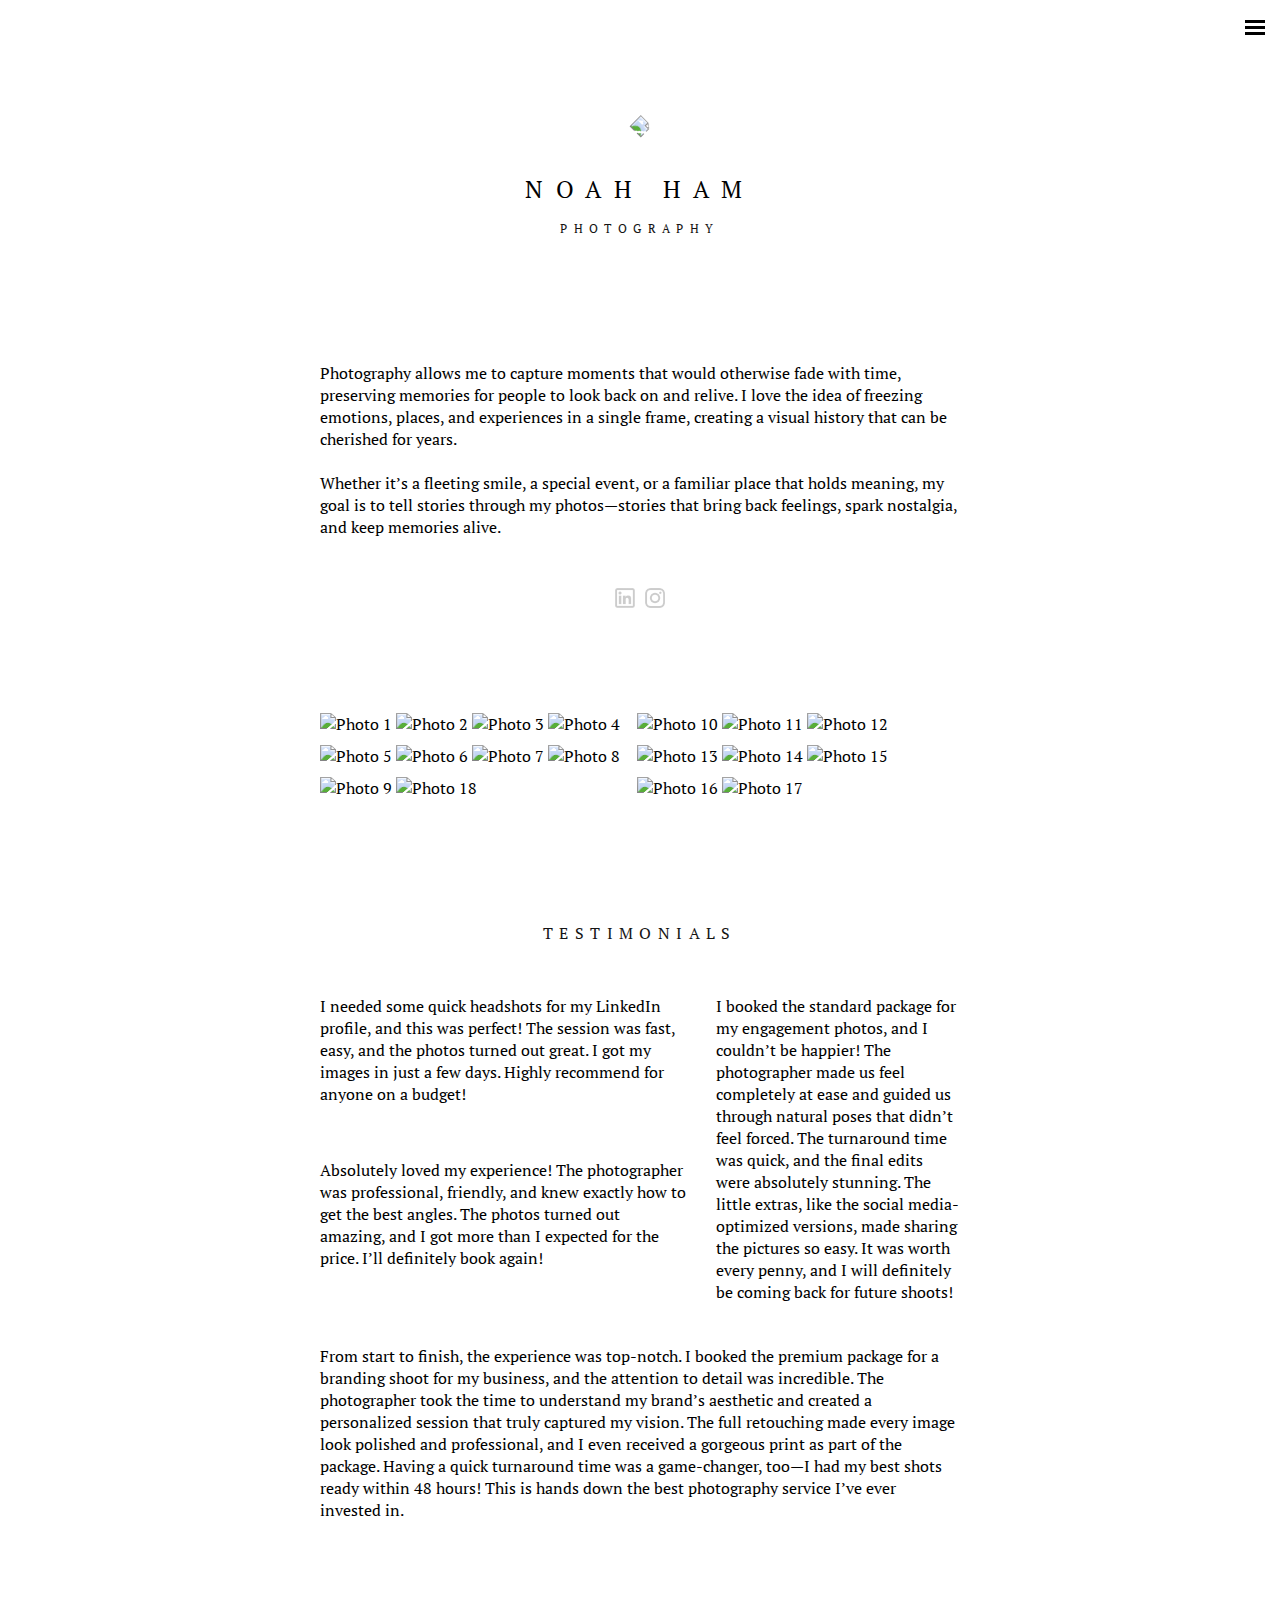
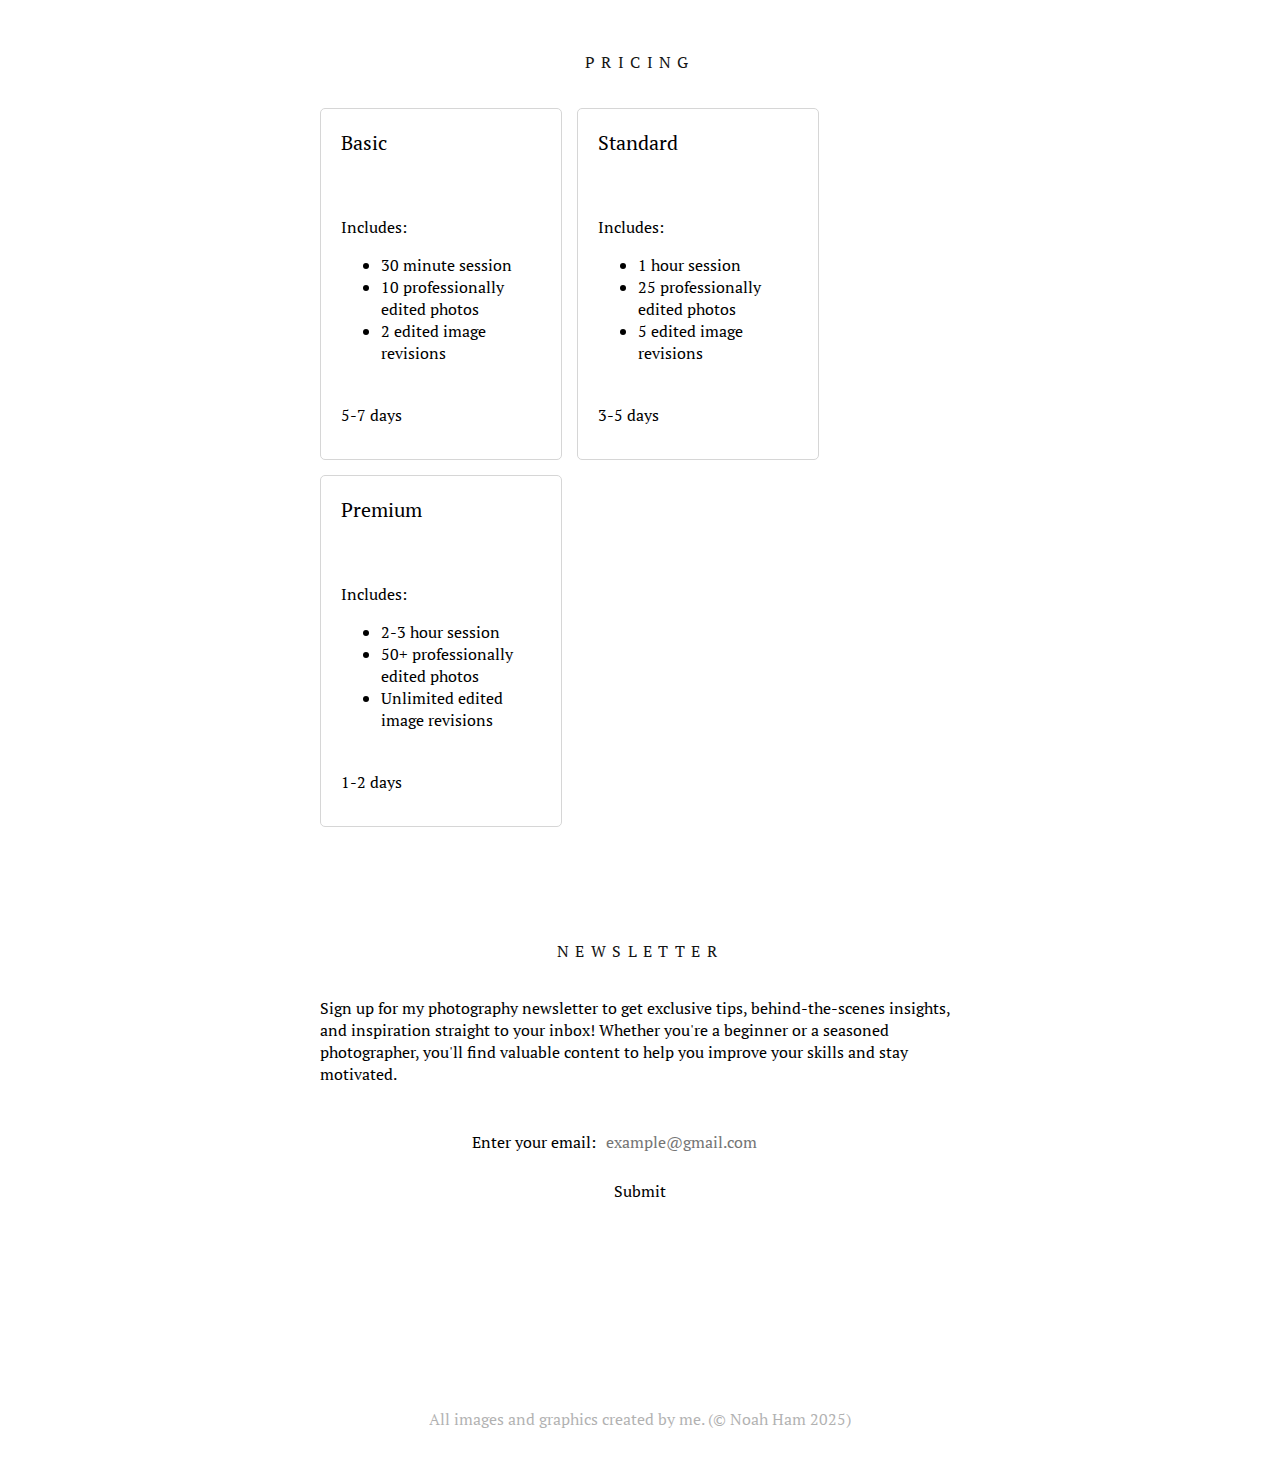
==== index.html @ 467fd3e9 "added hamburger icon (doesn't work yet)" ====
<!DOCTYPE html>
<html lang="en">
    <head>
        <meta charset="UTF-8">
        <title>Noah Ham</title>
        <link rel="stylesheet" href="styles/style.css">
        <link rel="icon" href="/icons/favicon.png" type="image/png">
    </head>
    <body>
        <main>
            <div class="fixed-icon-holder">
                <a class="menu-icon-holder">
                    <div class="menu-bar"></div>
                    <div class="menu-bar"></div>
                    <div class="menu-bar"></div>
                </a>
            </div>
            <div id="trigger"></div>
            <nav class="navbar">
                <a href="#" id="logo-holder"><img src="icons/logo.png" alt="NH Logo" id=logo></a>
                <a href="#photos" class="nav-link">Photos</a>
                <a href="#testimonials" class="nav-link">Testimonials</a>
                <a href="#pricing" class="nav-link">Pricing</a>
                <a href="#newsletter" class="nav-link">Newsletter</a>
            </nav>
            <!-- NAME SECTION -->
            <section style="padding-top:0;">
                <h1>NOAH HAM</h1>
                <h2>PHOTOGRAPHY</h2>
            </section>
            <!-- ABOUT SECTION -->
            <section>
                <h2 class="section-header" style="display:none;">DESCRIPTION</h2>
                <p class="description">Photography allows me to capture moments that would otherwise fade with time, preserving memories for people to look back on and relive. I love the idea of freezing emotions, places, and experiences in a single frame, creating a visual history that can be cherished for years.<br><br>Whether it’s a fleeting smile, a special event, or a familiar place that holds meaning, my goal is to tell stories through my photos—stories that bring back feelings, spark nostalgia, and keep memories alive.</p>
                <div class="icon-holder">
                    <a href="https://www.linkedin.com/in/noah-ham/" target="_blank"><img src="icons/linkedin.png" alt="LinkedIn Link" class="icon"></a>
                    <a href="https://www.instagram.com/noahham_/" target="_blank"><img src="icons/instagram.png" alt="Instagram Link" class="icon"></a>
                </div>
            </section>
            <!-- PHOTOS SECTION -->
            <section id="photos">
                <h2 class="section-header" style="display:none;">PHOTOS</h2>
                <div class="image-holder">
                    <div class="image-column">
                        <img src="images/img_1.jpg" alt="Photo 1" class="photo">
                        <img src="images/img_2.jpg" alt="Photo 2" class="photo">
                        <img src="images/img_3.jpg" alt="Photo 3" class="photo">
                        <img src="images/img_4.jpg" alt="Photo 4" class="photo">
                        <img src="images/img_5.jpg" alt="Photo 5" class="photo">
                        <img src="images/img_6.jpg" alt="Photo 6" class="photo">
                        <img src="images/img_7.jpg" alt="Photo 7" class="photo">
                        <img src="images/img_8.jpg" alt="Photo 8" class="photo">
                        <img src="images/img_9.jpg" alt="Photo 9" class="photo">
                        <img src="images/img_18.jpg" alt="Photo 18" class="photo">
                    </div>
                    <div class="image-column">
                        <img src="images/img_10.jpg" alt="Photo 10" class="photo">
                        <img src="images/img_11.jpg" alt="Photo 11" class="photo">
                        <img src="images/img_12.jpg" alt="Photo 12" class="photo">
                        <img src="images/img_13.jpg" alt="Photo 13" class="photo">
                        <img src="images/img_14.jpg" alt="Photo 14" class="photo">
                        <img src="images/img_15.jpg" alt="Photo 15" class="photo">
                        <img src="images/img_16.jpg" alt="Photo 16" class="photo">
                        <img src="images/img_17.jpg" alt="Photo 17" class="photo">
                    </div>
                </div>
            </section>
            <!-- REVIEWS SECTION -->
            <section id="testimonials">
                <h2 class="section-header">TESTIMONIALS</h2>
                <div class="reviews-holder">
                    <div class="review"><p>I needed some quick headshots for my LinkedIn profile, and this was perfect! The session was fast, easy, and the photos turned out great. I got my images in just a few days. Highly recommend for anyone on a budget!</p><br><p>Absolutely loved my experience! The photographer was professional, friendly, and knew exactly how to get the best angles. The photos turned out amazing, and I got more than I expected for the price. I’ll definitely book again!</p></div>
                    <div class="review"><p>I booked the standard package for my engagement photos, and I couldn’t be happier! The photographer made us feel completely at ease and guided us through natural poses that didn’t feel forced. The turnaround time was quick, and the final edits were absolutely stunning. The little extras, like the social media-optimized versions, made sharing the pictures so easy. It was worth every penny, and I will definitely be coming back for future shoots!</p></div>
                    <div class="review" style="grid-column: span 2;"><p>From start to finish, the experience was top-notch. I booked the premium package for a branding shoot for my business, and the attention to detail was incredible. The photographer took the time to understand my brand’s aesthetic and created a personalized session that truly captured my vision. The full retouching made every image look polished and professional, and I even received a gorgeous print as part of the package. Having a quick turnaround time was a game-changer, too—I had my best shots ready within 48 hours! This is hands down the best photography service I’ve ever invested in.</p></div>

                </div>
            </section>
            <!-- PRICING SECTION -->
            <section id="pricing">
                <h2 class="section-header">PRICING</h2>
                <div class="pricing-holder">
                    <div class="pricing-card">
                        <h3>Basic</h3>
                        <p class="pricing-text" style="margin-top: 60px;">Includes:<br></p>
                        <ul class="pricing-text">
                            <li>30 minute session</li>
                            <li>10 professionally edited photos</li>
                            <li>2 edited image revisions</li>
                        </ul>
                        <p class="pricing-text" style="margin-top:40px;">5-7 days<br></p>
                    </div>
                    <div class="pricing-card">
                        <h3>Standard</h3>
                        <p class="pricing-text" style="margin-top: 60px;">Includes:<br></p>
                        <ul class="pricing-text">
                            <li>1 hour session</li>
                            <li>25 professionally edited photos</li>
                            <li>5 edited image revisions</li>
                        </ul>
                        <p class="pricing-text" style="margin-top:40px;">3-5 days<br></p>
                    </div>
                    <div class="pricing-card">
                        <h3>Premium</h3>
                        <p class="pricing-text" style="margin-top: 60px;">Includes:<br></p>
                        <ul class="pricing-text">
                            <li>2-3 hour session</li>
                            <li>50+ professionally edited photos</li>
                            <li>Unlimited edited image revisions</li>
                        </ul>
                        <p class="pricing-text" style="margin-top:40px;">1-2 days<br></p>
                    </div>
                </div>
            </section>
            <!-- NEWSLETTER SECTION -->
            <section id="newsletter">
                <h2 class="section-header">NEWSLETTER</h2>
                <p class="description">Sign up for my photography newsletter to get exclusive tips, behind-the-scenes insights, and inspiration straight to your inbox! Whether you're a beginner or a seasoned photographer, you'll find valuable content to help you improve your skills and stay motivated.</p>
                <form onsubmit="showDialog(event)">
                    <div style="display: block;">
                        <div>
                            <label for="email">Enter your email: </label>
                            <input type="email" class="input" id="email" name="firstname" placeholder="example@gmail.com">
                        </div>
                        <div style="display: flex;justify-content: center;">
                            <button type="submit" class="input" id="sign-up">Submit</button>
                        </div>
                    </div>
                </form>
            </section>
            <footer>
                <p>All images and graphics created by me. (&copy; Noah Ham 2025) </p>
            </footer>
        </main>
        <script src="alert.js"></script>
        <script src="navbar.js"></script>
    </body>
</html>
---- styles/style.css ----
@import url('https://fonts.googleapis.com/css2?family=PT+Serif:ital,wght@0,400;0,700;1,400;1,700&display=swap');

/* BASIC ELEMENTS */
html {
    scroll-behavior: smooth;
}

body {
    font-family: 'PT Serif', serif;
    margin:0;
    overflow-x: hidden;
}

section {padding-top: 100px;}

footer {
    text-align: center;
    opacity: 0.3;

    margin-top: 200px;
    padding-bottom: 15px;
}

h1 {
    font-size: 1.5rem;
    text-align: center;
    font-weight: 500;
    letter-spacing: 1vw;
}

h2 {
    font-size: 0.75rem;
    text-align: center;
    font-weight: 500;
    letter-spacing: 0.5vw;
    color: #141414;
}

h3 {
    font-size: 1.25rem;
    font-weight: 500;
}

form {
    display: flex;
    flex-wrap: wrap;
    justify-content: center;
    align-items: center;

    margin-top: 40px;
    margin-left: 25vw;
    margin-right: 25vw;
}

.section-header {
    font-size: 1rem;
    margin-bottom: 35px;
}


/* NAVBAR */

#trigger {
    margin-top:100px;
    height: 1px;
}

.navbar {
    display: flex;
    gap: 40px;
    position: sticky;
    width: 100%;
    border-bottom: 1px white solid;

    padding: 10px;
    height: 35px;
    background-color: white;
    top: 0;
    z-index: 10;
}

.nav-link {
    text-decoration: none;
    color: #757575;
    height: 16px;
    transform: translateY(-2px);
    opacity: 0;
    visibility: hidden;

    margin-top: auto;
    margin-bottom: auto;

    transition: all 0.75s;
}

.navbar.stuck .nav-link {
    visibility: visible;
    opacity: 1;
}

.navbar:not(.stuck) .nav-link {
    opacity: 0;
    visibility: hidden;
    transition: all 0.25s;
}

.navbar.stuck {
    border-bottom: 1px #d6d6d6 solid;
    transition: all 0.5s;
}

#logo-holder {
    display: flex;
    justify-content: center;
    transform: translateX(48.5vw);
    width: 20px;
    height: 20px;

    margin-left: 0;
    margin-top: auto;
    margin-bottom: auto;
    transition: all 1s;
    scroll-behavior: smooth;
}

#logo {
    transform: rotate(45deg);
    width: 20px;
    height: 20px;

    transition: all 1.3s;
}

#logo:hover {transform: rotate(315deg);}

.navbar.stuck #logo-holder {
    margin-left: 15px;
    margin-right: 5px;
    transform: translateX(0) rotate(360deg);
}

.menu-bar {
    width: 20px;
    height: 3px;
    background-color: black;
}

.menu-icon-holder {
    display: flex;
    flex-direction: column;
    gap: 3px;
}

.fixed-icon-holder {
    position: fixed;
    top: 20px;
    right: 15px;
    z-index: 11;
}

/* DESCRIPTION SECTION */

.description {
    margin-left: 25vw;
    margin-right: 25vw;
}

.icon-holder {
    margin-top: 50px;
    display:flex;
    gap: 10px;
    width: 50px;

    margin-left: auto;
    margin-right: auto;
}

.icon {
    max-width: 20px;
    opacity: 0.2;

    transition: all 0.5s;
}

.icon:hover {opacity: 0.7; transform: scale(1.05);}


/* PHOTOS SECTION */

.photo {
    width: 100%;
    margin-bottom: 10px;

    transition: all 0.3s;
}

.photo:hover {transform: scale(1.03);}

.image-holder {
    display: flex;
    gap: 10px;

    margin-left: 25vw;
    margin-right: 25vw;
}

.image-column {width: 24vw;}


/* REVIEWS SECTION */

.reviews-holder {
    display: grid;
    gap: 10px 30px;
    grid-template-columns: 1.5fr 1fr;
    grid-template-rows: auto auto;

    margin-left: 25vw;
    margin-right: 25vw;
}


/* PRICING SECTION */

.pricing-holder {
    display: flex;
    gap: 15px;
    flex-wrap: wrap;
    justify-content: left;
    width: 50vw;

    margin-left: auto;
    margin-right: auto;
}

.pricing-card {
    padding-left: 20px;
    padding-right: 20px;

    width: 200px;
    height: 350px;

    border-radius: 5px;
    border: #d6d6d6 1px solid;

    transition: all 0.3s;
}

.pricing-card:hover {transform:translateY(-10px);}


/* NEWSLETTER SECTION */

.input {
    font-family: 'PT Serif', serif;
    font-size: 1rem;
    border: white 1px solid;
    border-radius: 3px;
    outline: none;
    background-color: white;

    padding: 5px;

    transition: all 0.4s ease-in;
}

.input:focus {border: #d6d6d6 1px solid;}

.input:hover {border: #d6d6d6 1px solid;}

#sign-up {
    transition: all 0.5s;

    padding: 5px 10px;
    margin-top: 15px;
}


/* SCROLLBAR */

::-webkit-scrollbar {width: 7px;}

::-webkit-scrollbar-track {background: white;}

::-webkit-scrollbar-thumb {
    background: #B3B3B3;
    border-radius: 5px;
    z-index:1;
}

::-webkit-scrollbar-thumb:hover {background: #808080;}


/* MEDIA QUERIES */

@media screen and (max-width: 768px) {
    .nav-link{display:none}

    #logo-holder {transform: translateX(45vw);}

    .description {
        margin-left: 10vw;
        margin-right: 10vw;
    }

    .image-holder {
        margin-left: 10vw;
        margin-right: 10vw;
    }

    .image-column {width: 38vw;}

    .reviews-holder {
        margin-left: 10vw;
        margin-right: 10vw;
    }

    .pricing-holder {justify-content: center;}

    .pricing-card {padding-right: 30px;}
}


@media screen and (max-width: 480px) {
    .description {
        margin-left: 7vw;
        margin-right: 7vw;
    }

    .image-holder {
        margin-left: 7vw;
        margin-right: 7vw;
    }

    .image-column {width: 43vw;}

    .reviews-holder {
        margin-left: 7vw;
        margin-right: 7vw;
    }

    .pricing-holder {justify-content: center;}

    .pricing-card {padding-right: 30px;}
}
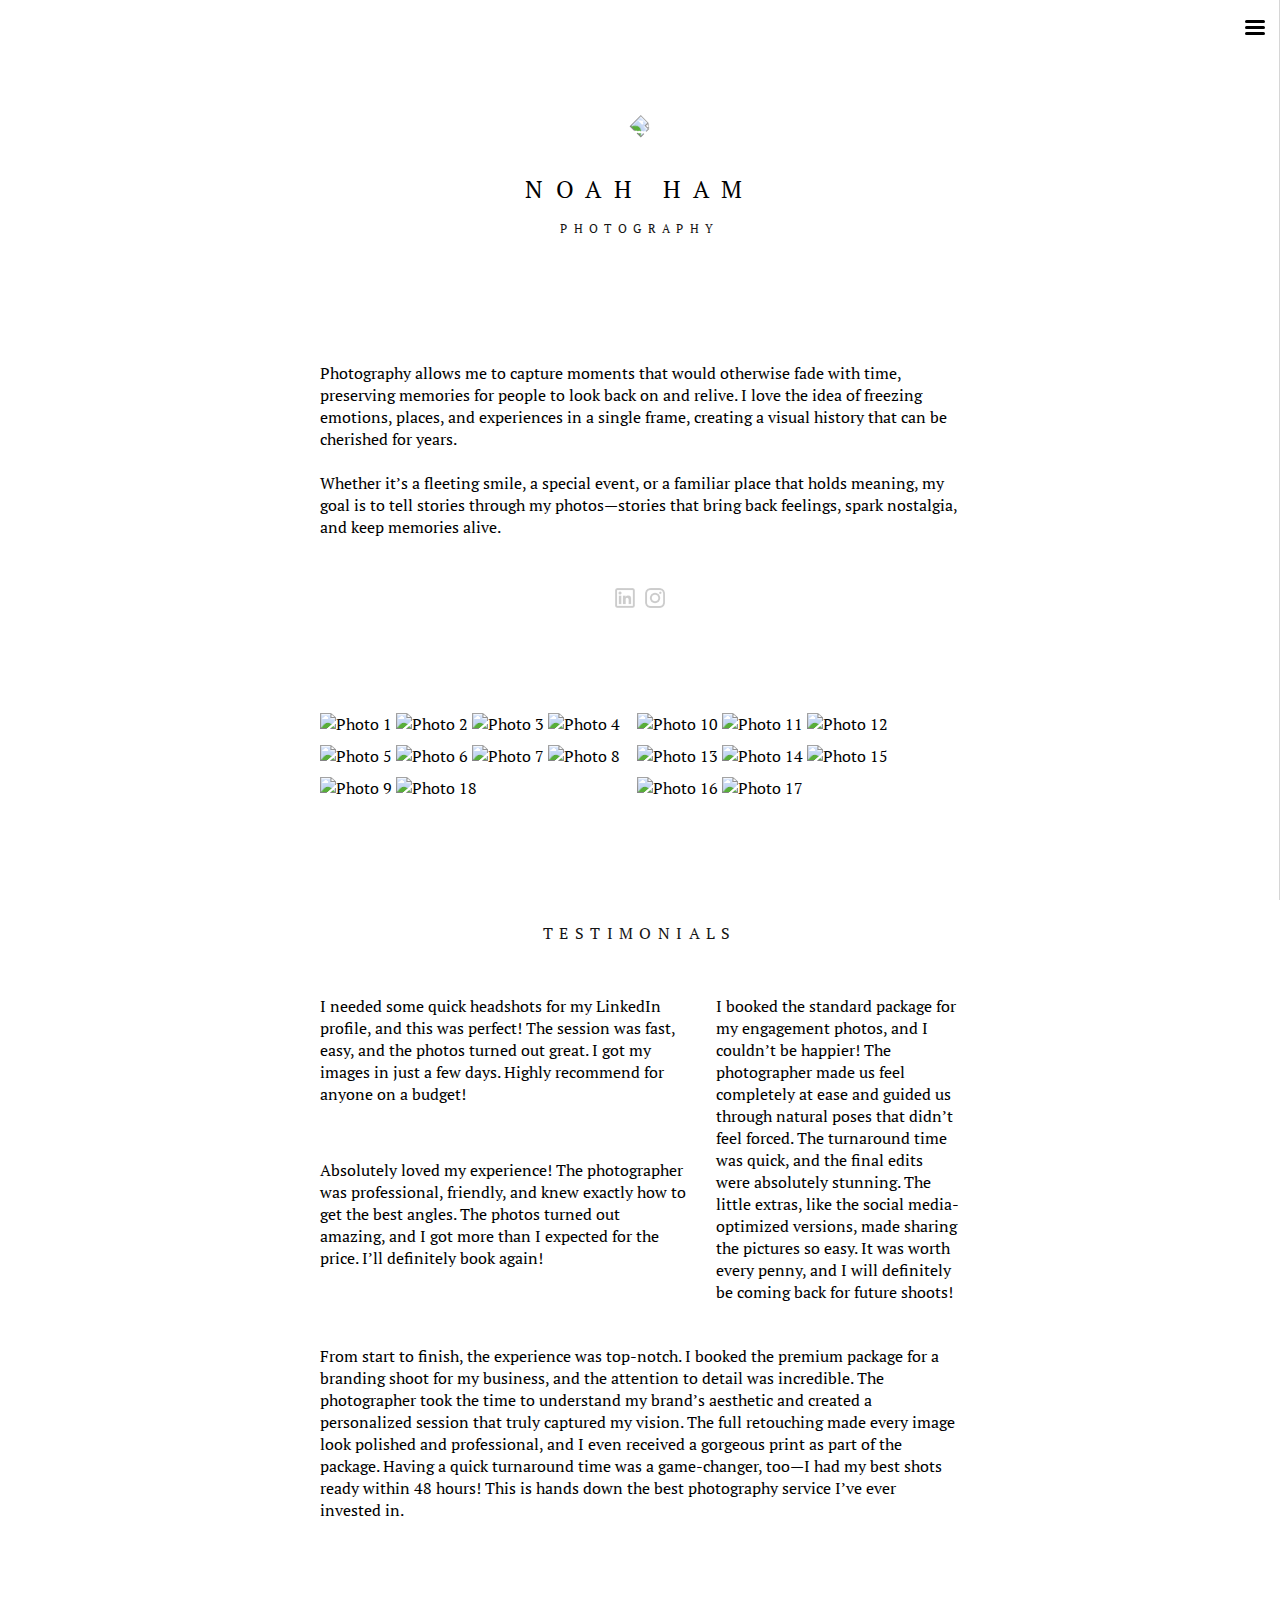
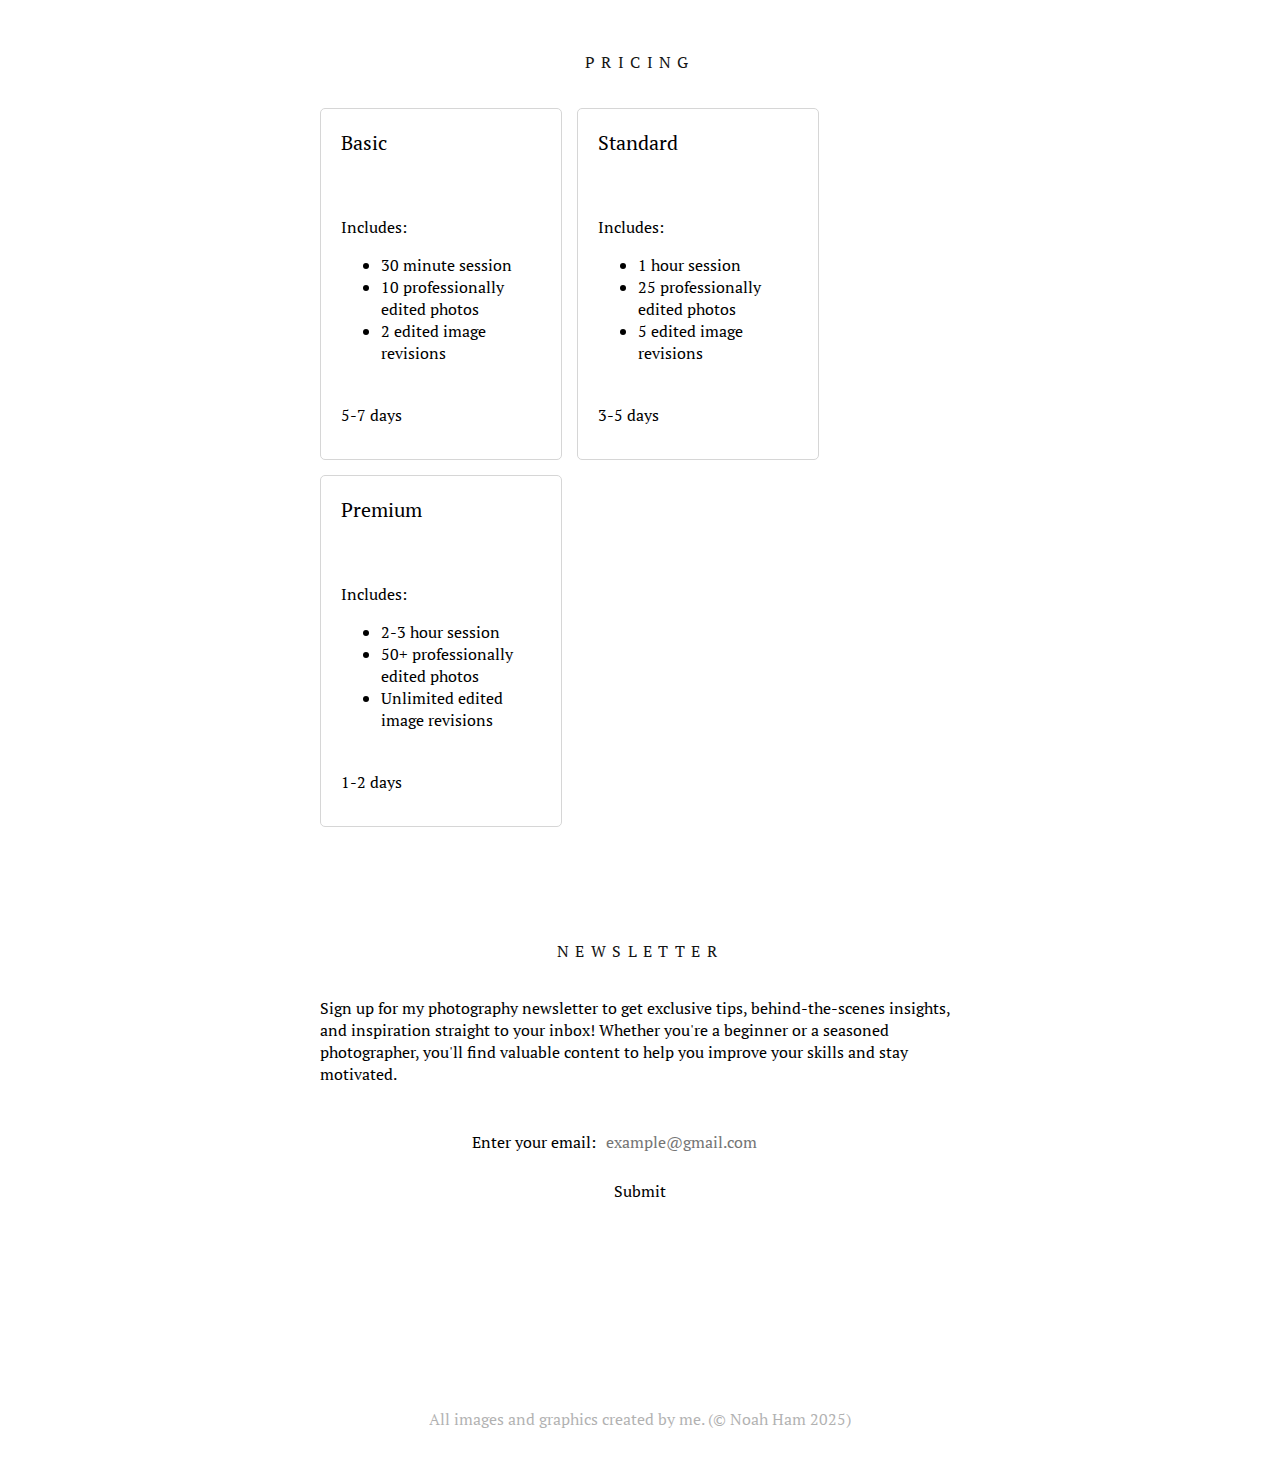
==== commit 5a3c7afc: "sliding menu bar update" ====
--- a/index.html
+++ b/index.html
@@ -14,6 +14,7 @@
                     <div class="menu-bar"></div>
                     <div class="menu-bar"></div>
                 </a>
+
             </div>
             <div id="trigger"></div>
             <nav class="navbar">
@@ -23,6 +24,14 @@
                 <a href="#pricing" class="nav-link">Pricing</a>
                 <a href="#newsletter" class="nav-link">Newsletter</a>
             </nav>
+            <div id="sliding-menu">
+                <a class="x-holder">
+                    <div class="x-line"></div>
+                    <div class="x-line"></div>
+                </a>
+                <a href="index.html" class="menu-link">Home</a>
+                <a href="about.html" class="menu-link">About</a>
+            </div>
             <!-- NAME SECTION -->
             <section style="padding-top:0;">
                 <h1>NOAH HAM</h1>
@@ -131,7 +140,8 @@
                 <p>All images and graphics created by me. (&copy; Noah Ham 2025) </p>
             </footer>
         </main>
-        <script src="alert.js"></script>
-        <script src="navbar.js"></script>
+        <script src="scripts/alert.js"></script>
+        <script src="scripts/navbar.js"></script>
+        <script src="scripts/menu-animation.js"></script>
     </body>
 </html>
--- a/styles/style.css
+++ b/styles/style.css
@@ -140,15 +140,17 @@
 }
 
 .menu-bar {
+    width: 100%;
+    height: 3px;
+    border-radius: 5px;
+    background-color: black;
+}
+
+.menu-icon-holder {
     width: 20px;
-    height: 3px;
-    background-color: black;
-}
-
-.menu-icon-holder {
     display: flex;
     flex-direction: column;
-    gap: 3px;
+    gap: 3px 0;
 }
 
 .fixed-icon-holder {
@@ -157,6 +159,67 @@
     right: 15px;
     z-index: 11;
 }
+
+/* SLIDING MENU */
+
+#sliding-menu {
+    position: fixed;
+    top: 0;
+    right: 0;
+    width: 200px;
+    height: 100vh;
+    display: flex;
+    flex-direction: column;
+    background-color: white;
+    gap: 10px;
+    border-left: 1px #d6d6d6 solid;
+    z-index: 11;
+    transform: translateX(200px);
+
+    transition: all 0.3s;
+}
+
+.x-holder {
+    /*border: 1px red solid;*/
+    position: relative;
+    width: 20px;
+    height: 20px;
+
+    margin-left: 80%;
+    margin-top: 20px;
+    margin-bottom: 25px;
+}
+
+.x-line {
+    position: absolute;
+    width: 130%;
+    height: 3px;
+    background-color: black;
+    border-radius: 5px;
+    top: 50%;
+    left: 0;
+}
+
+.x-line:first-child {
+    transform: rotate(45deg);
+}
+
+.x-line:last-child {
+    transform: rotate(-45deg);
+}
+
+.menu-link {
+    text-decoration: none;
+    color: #757575;
+    margin-left: 15%;
+
+    transition: all 0.5s;
+}
+
+.menu-link:hover {
+    color: black;
+}
+
 
 /* DESCRIPTION SECTION */
 
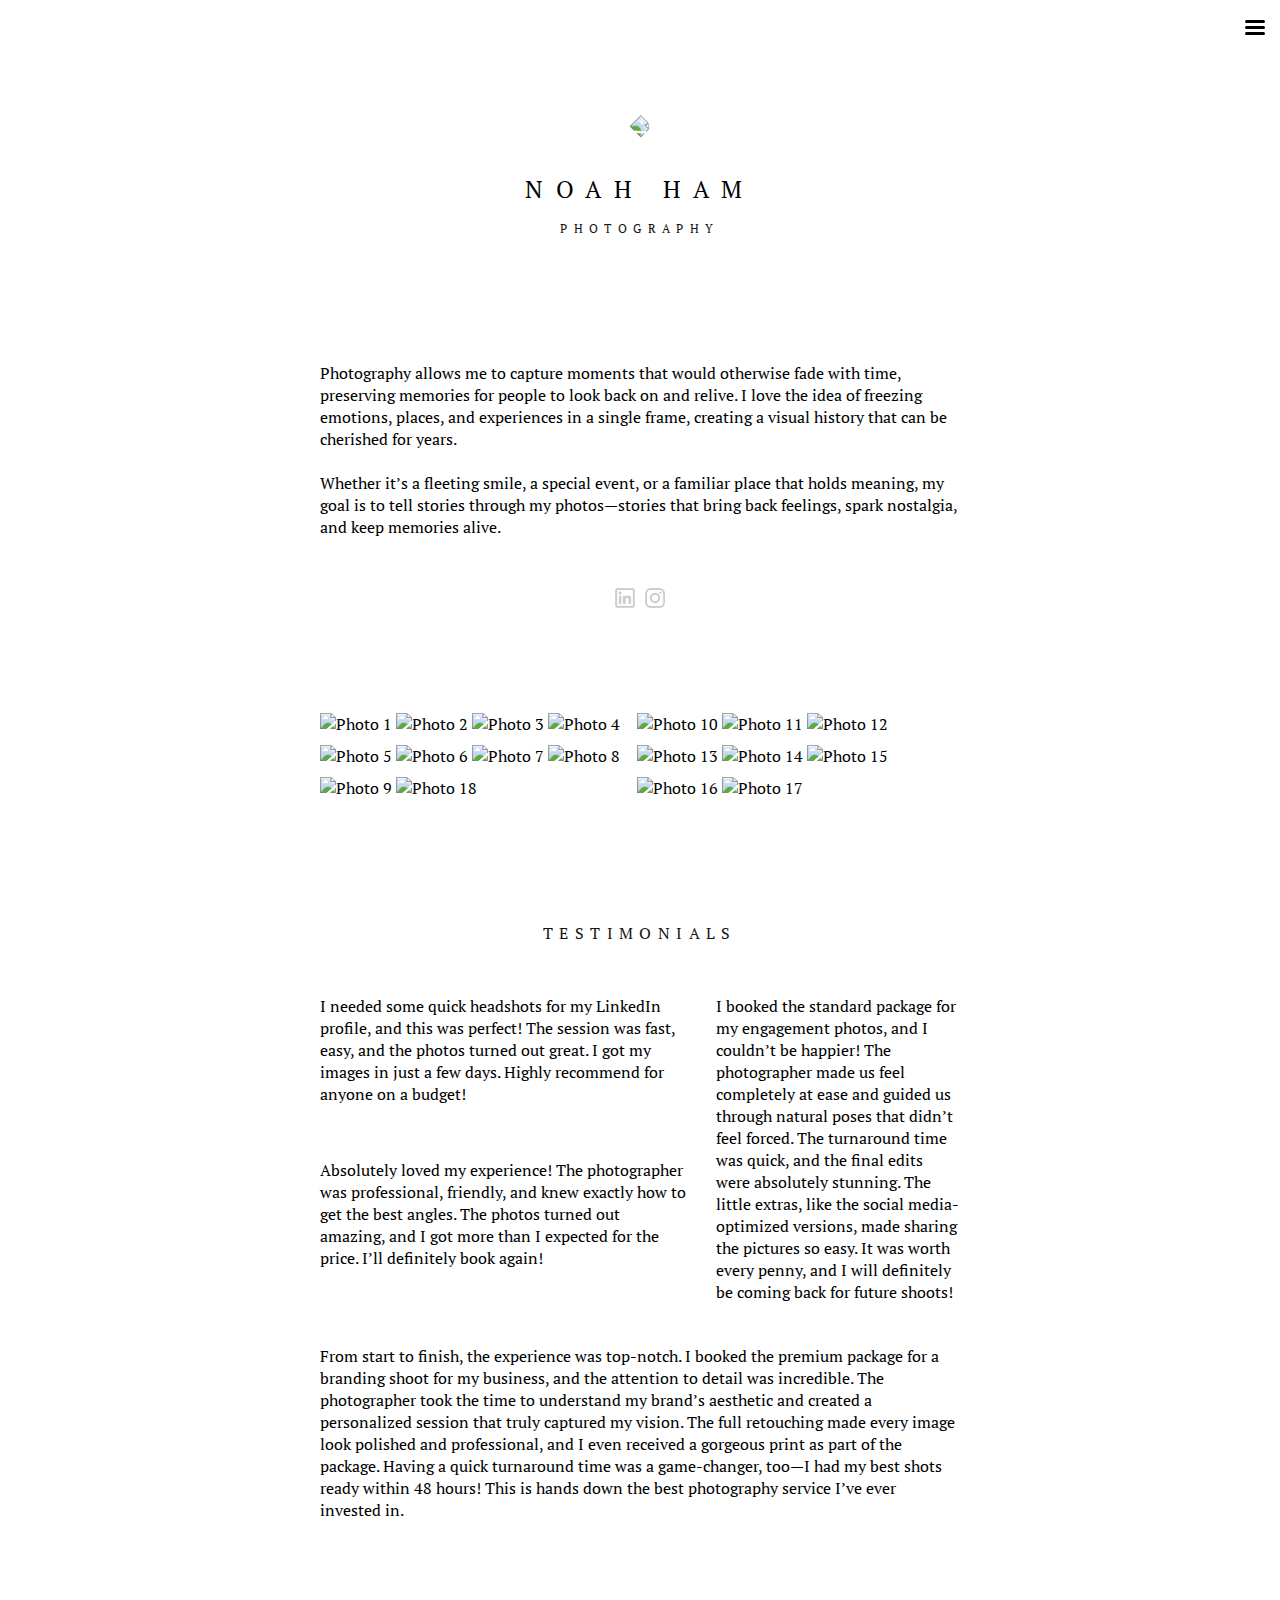
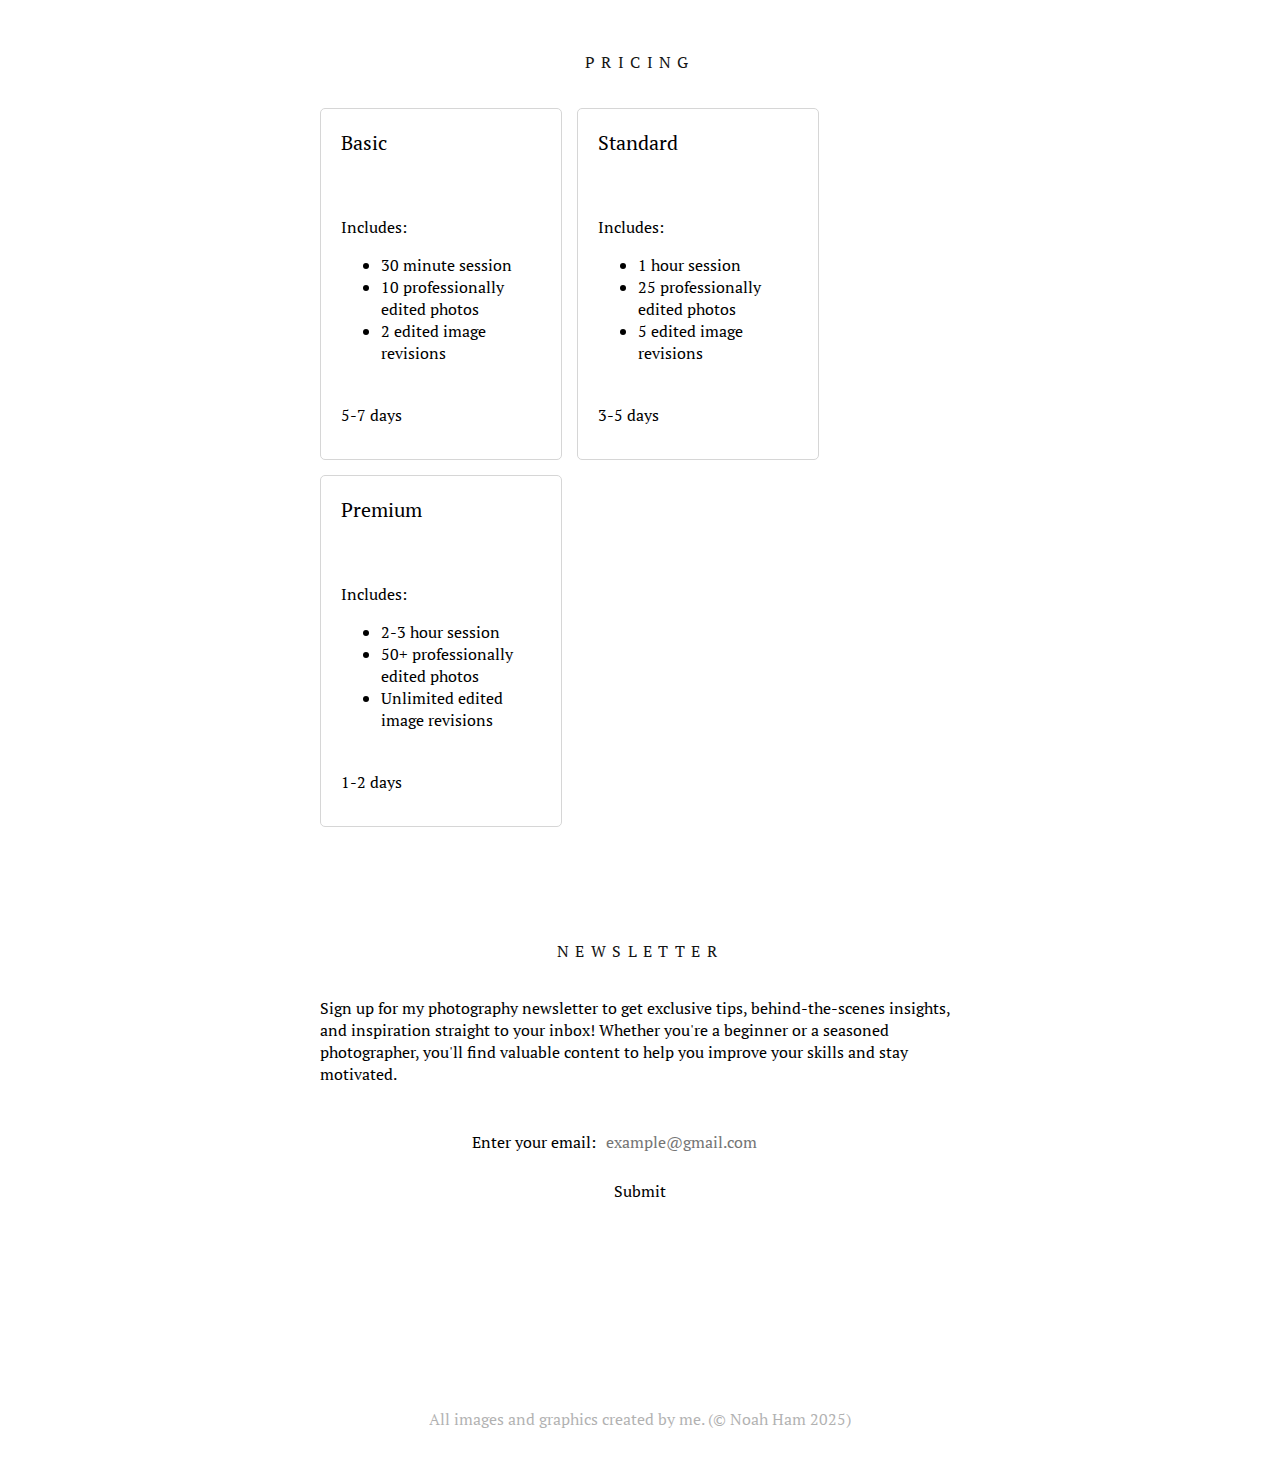
==== commit f8894ba4: "favicon test" ====
--- a/index.html
+++ b/index.html
@@ -4,7 +4,7 @@
         <meta charset="UTF-8">
         <title>Noah Ham</title>
         <link rel="stylesheet" href="styles/style.css">
-        <link rel="icon" href="/icons/favicon.png" type="image/png">
+        <link rel="icon" href="photography/icons/favicon.png" type="image/png">
     </head>
     <body>
         <main>
--- a/styles/style.css
+++ b/styles/style.css
@@ -93,6 +93,8 @@
     transition: all 0.75s;
 }
 
+.nav-link:hover {color:black;}
+
 .navbar.stuck .nav-link {
     visibility: visible;
     opacity: 1;
@@ -174,7 +176,7 @@
     gap: 10px;
     border-left: 1px #d6d6d6 solid;
     z-index: 11;
-    transform: translateX(200px);
+    transform: translateX(210px);
 
     transition: all 0.3s;
 }
@@ -257,7 +259,7 @@
     transition: all 0.3s;
 }
 
-.photo:hover {transform: scale(1.03);}
+.photo:hover {transform: scale(1.02);}
 
 .image-holder {
     display: flex;
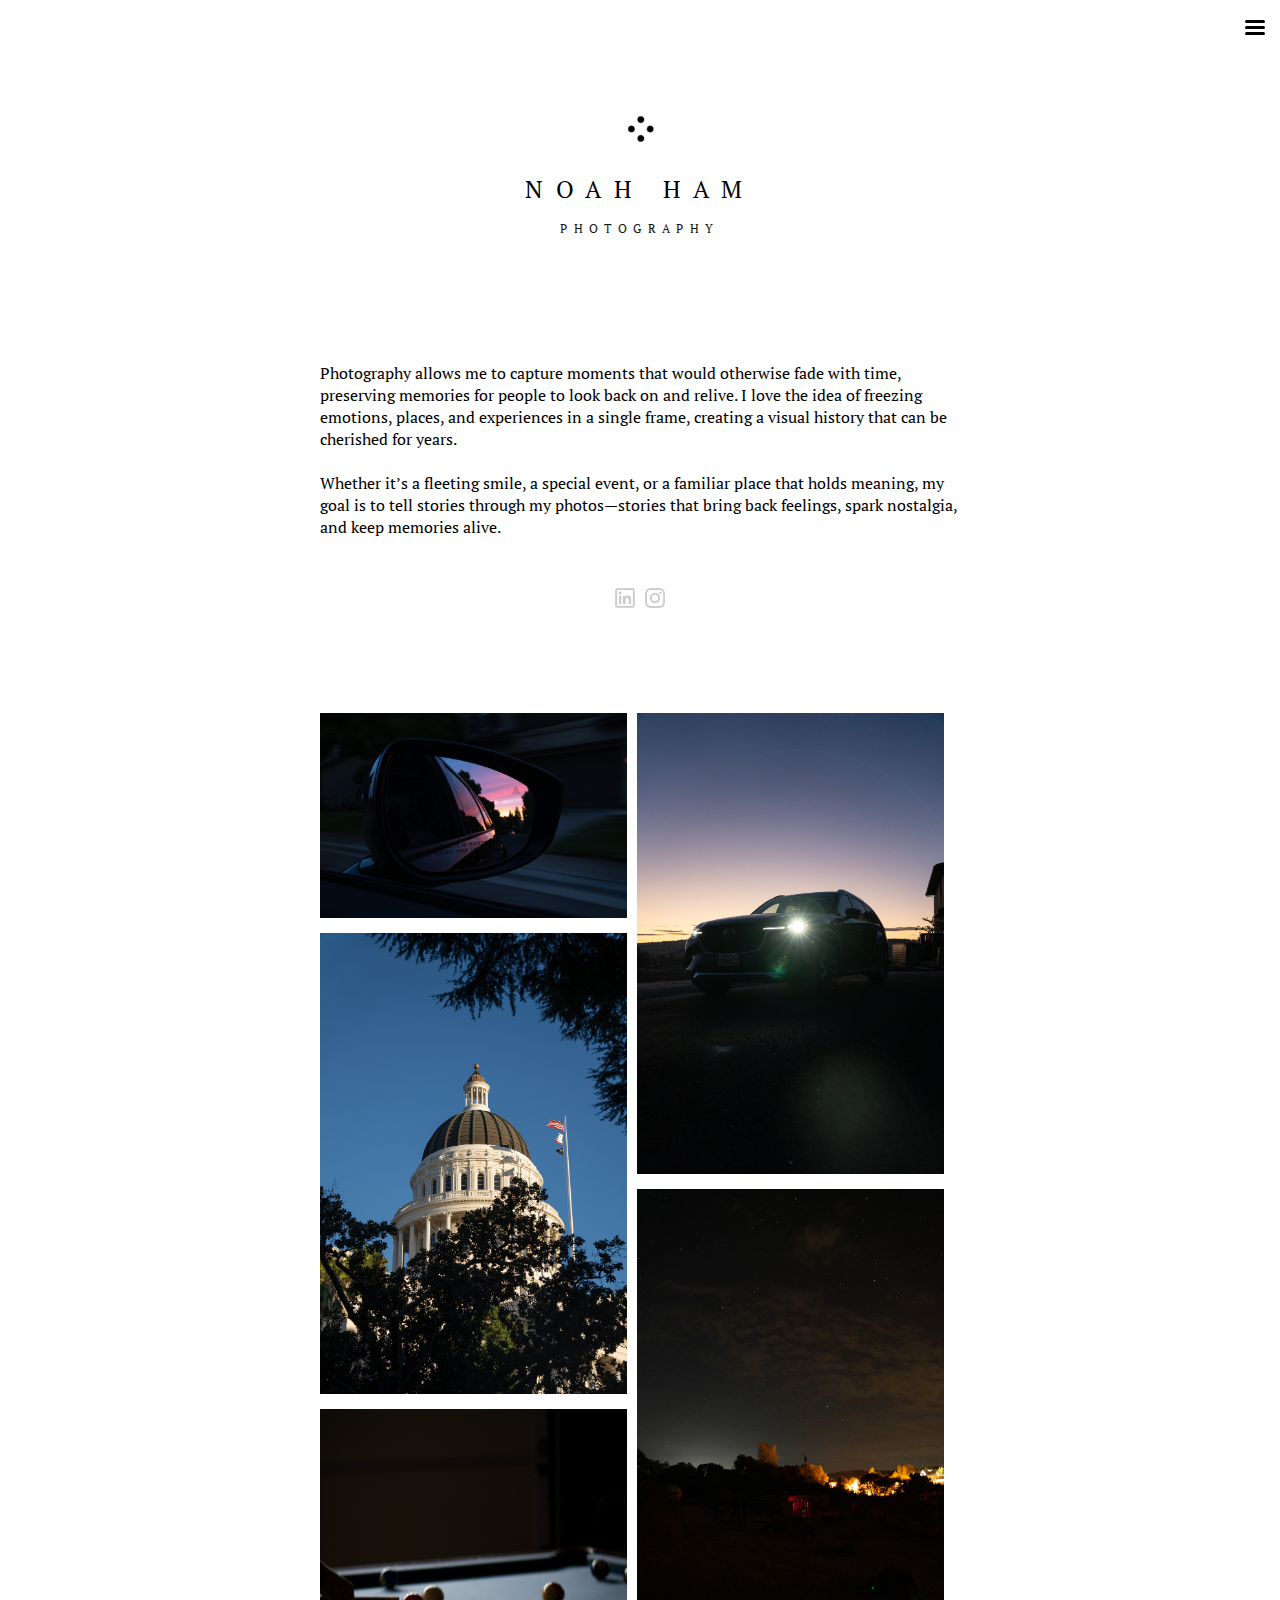
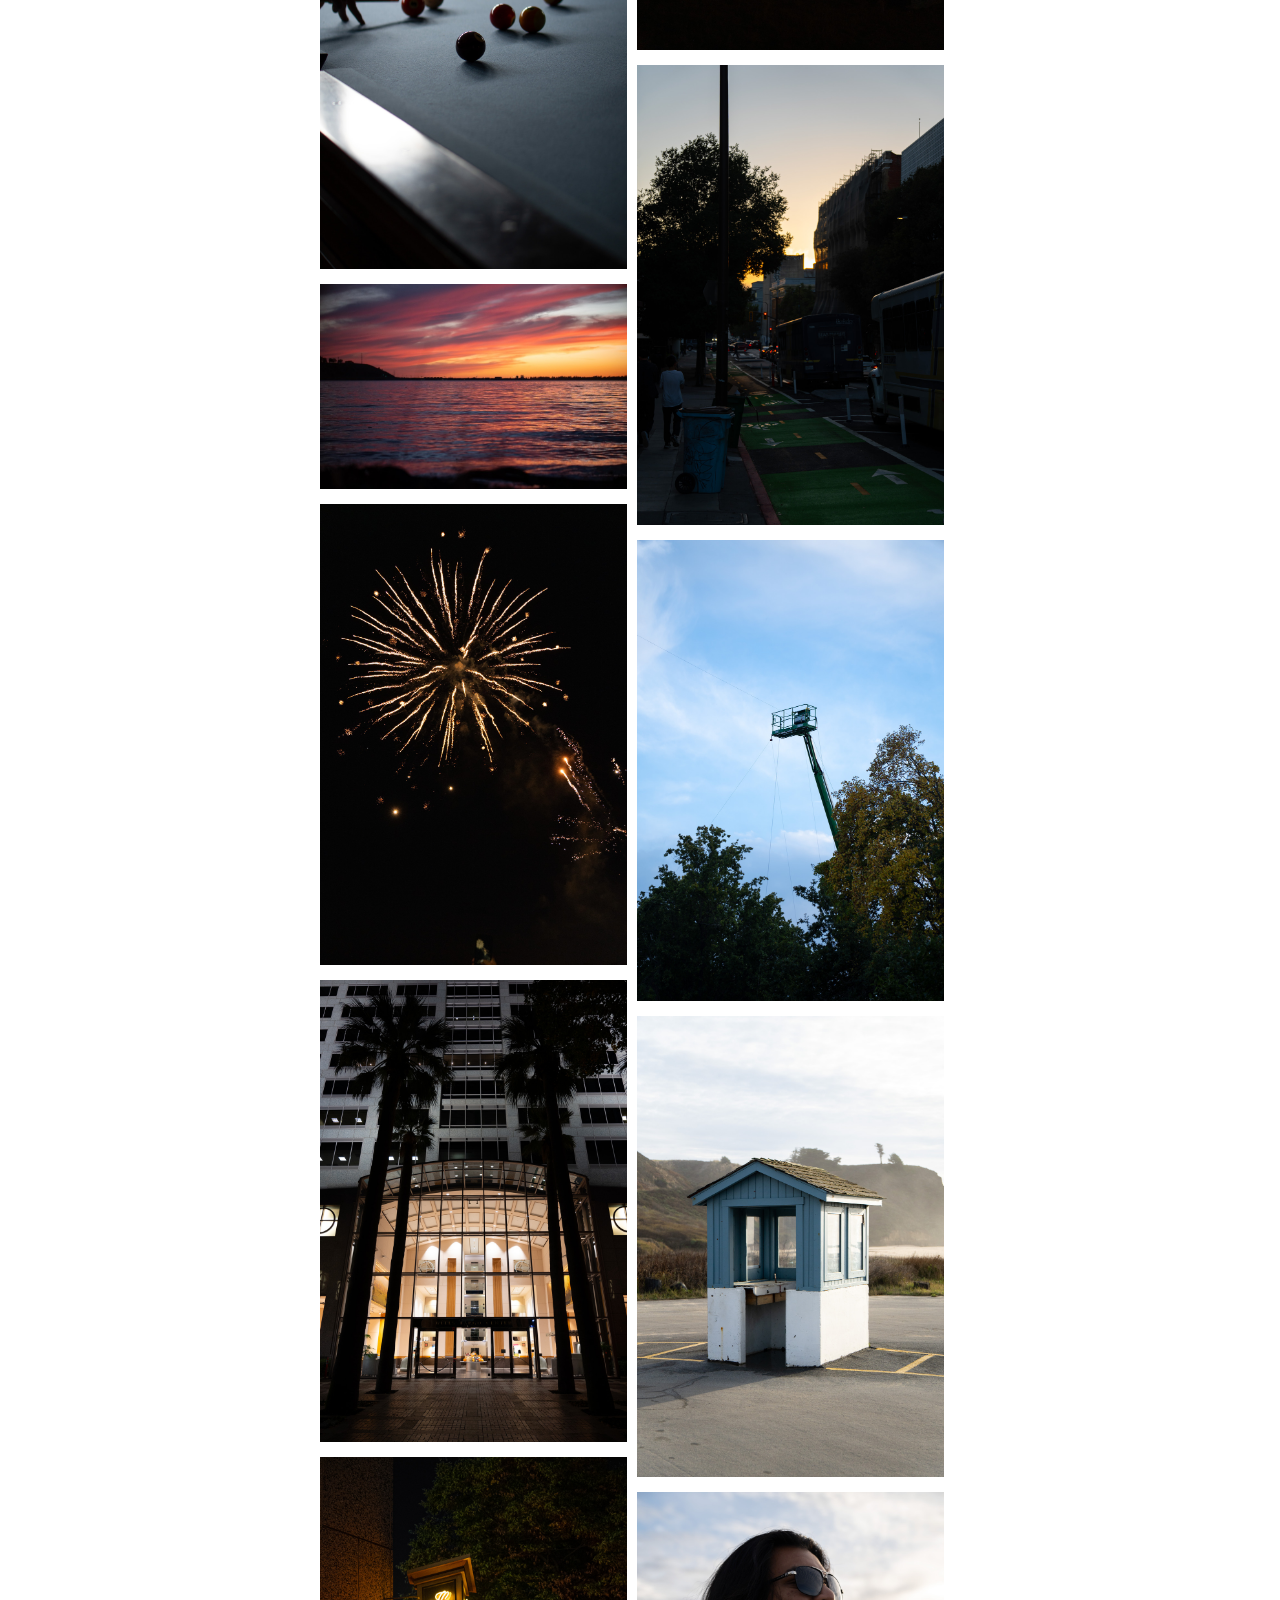
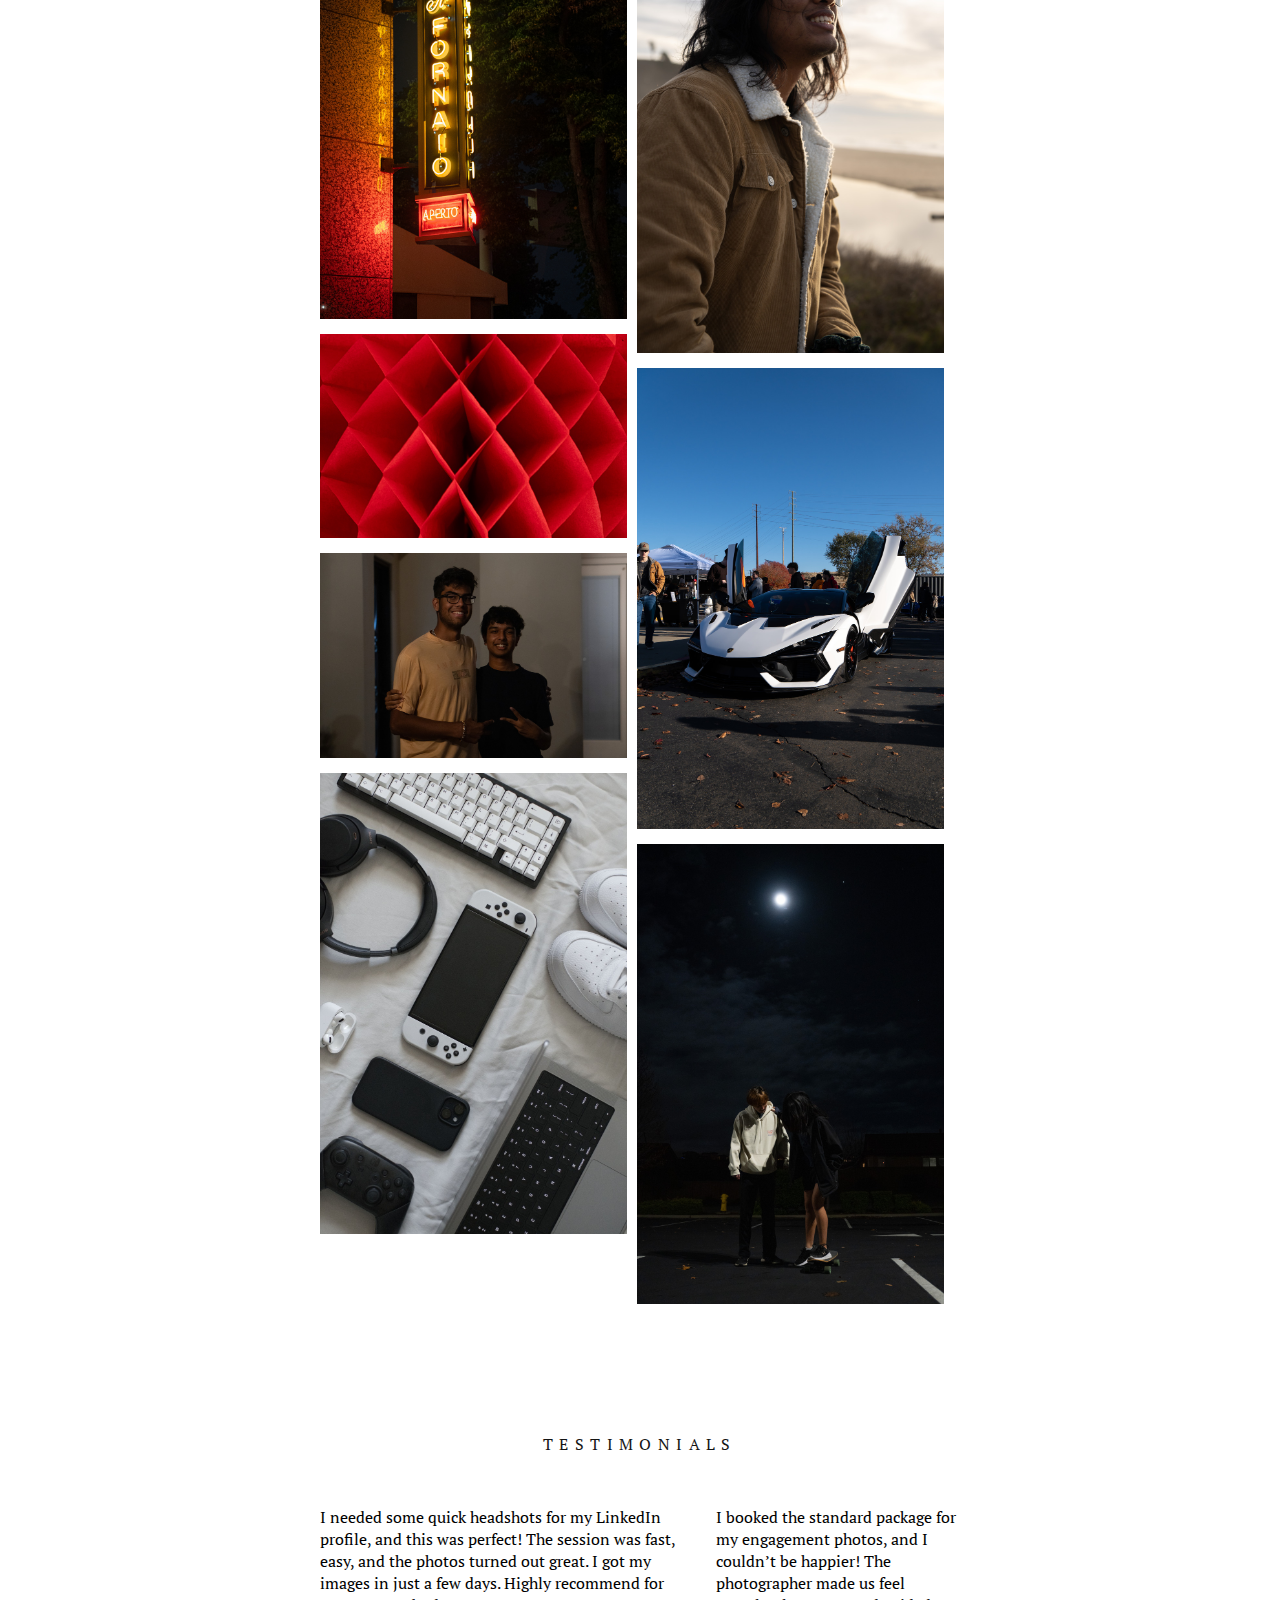
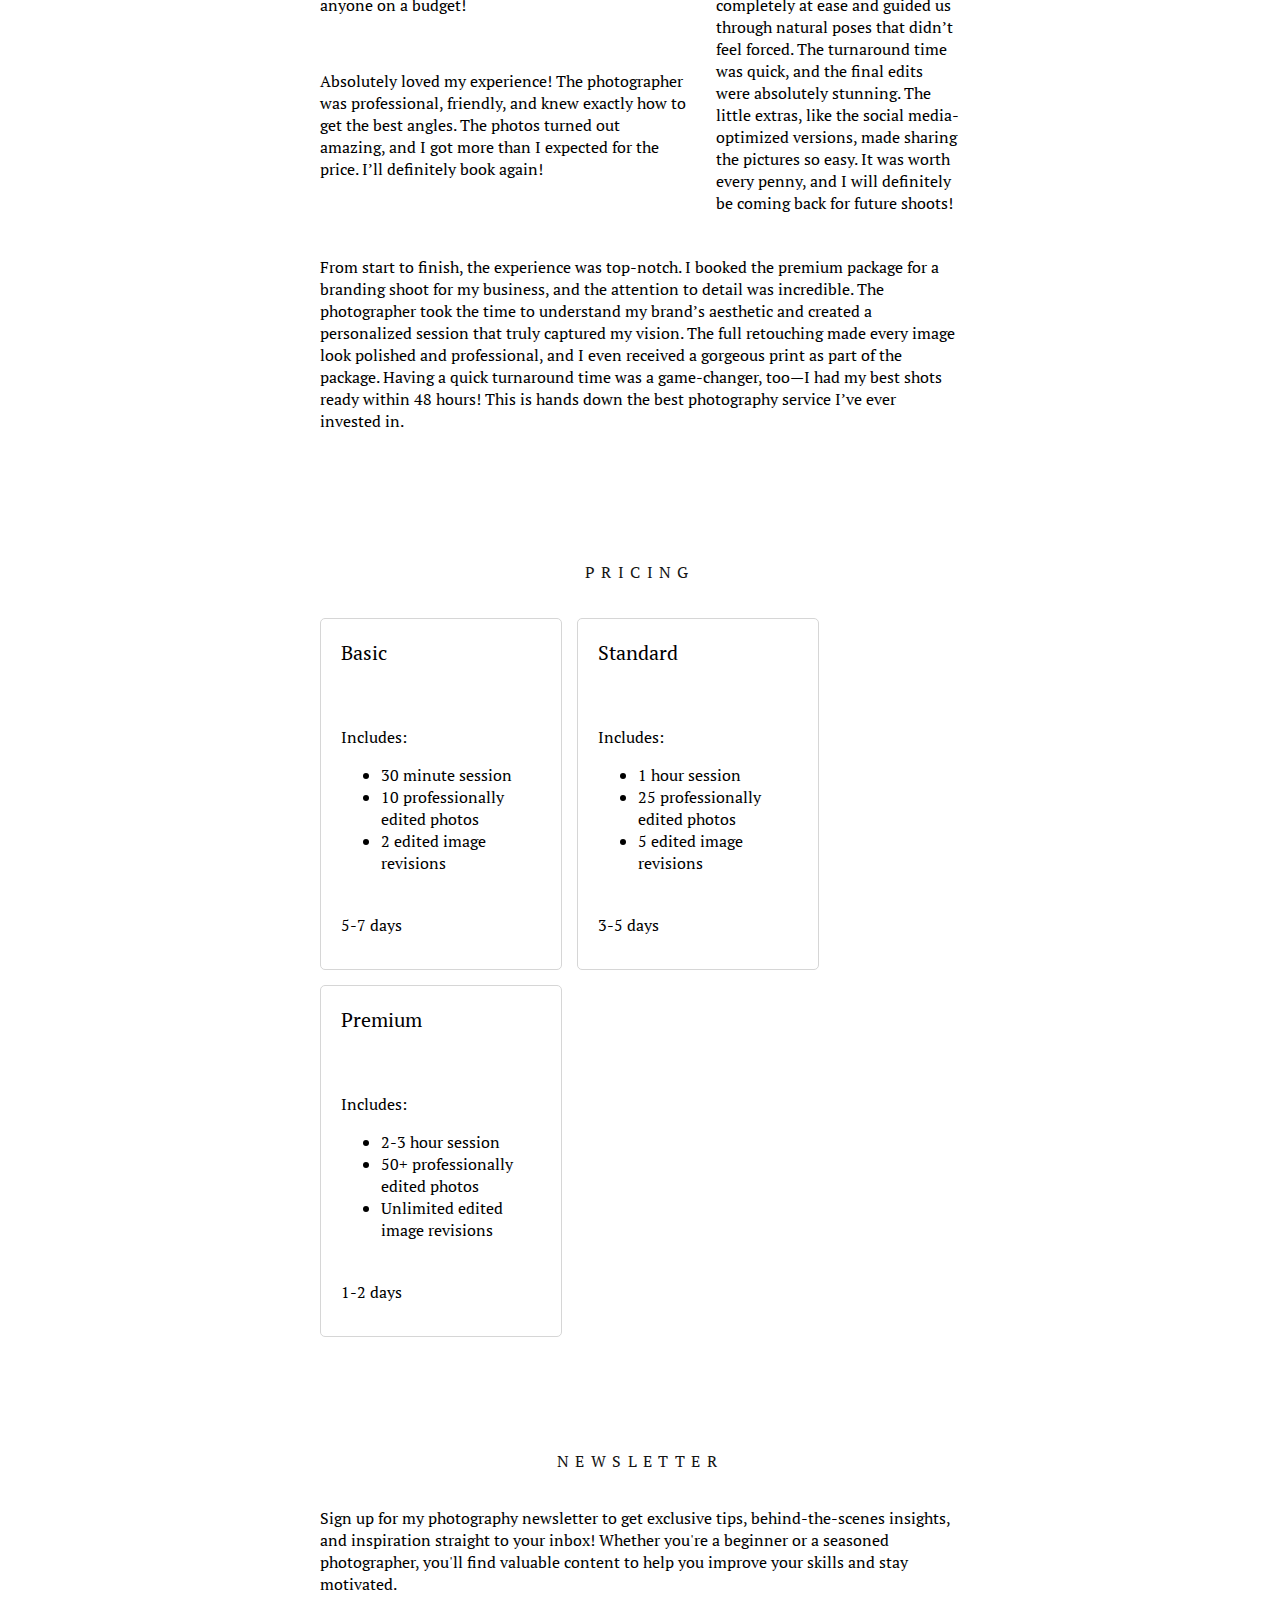
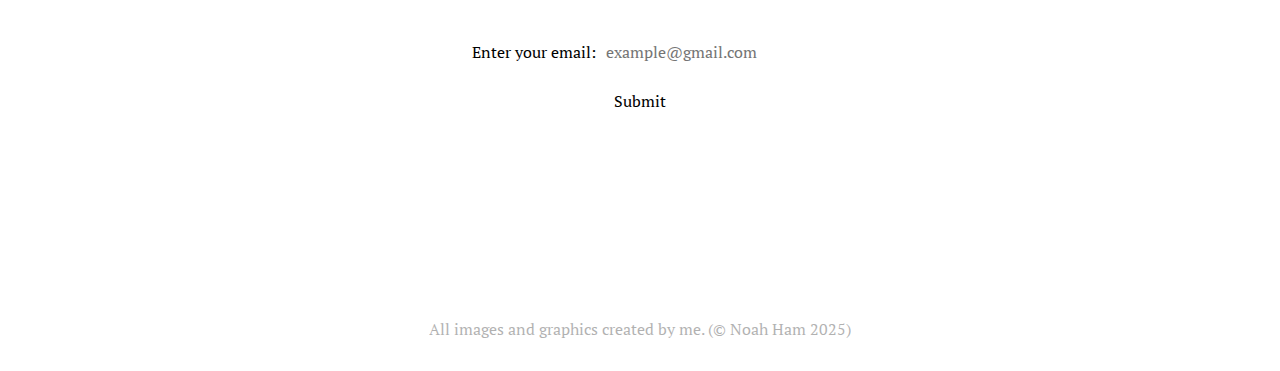
==== commit b22aed29: "file restructuring" ====
--- a/index.html
+++ b/index.html
@@ -4,7 +4,7 @@
         <meta charset="UTF-8">
         <title>Noah Ham</title>
         <link rel="stylesheet" href="styles/style.css">
-        <link rel="icon" href="photography/icons/favicon.png" type="image/png">
+        <link rel="icon" href="https://noahham.com/photography/media/icons/favicon.png" type="image/png">
     </head>
     <body>
         <main>
@@ -14,11 +14,10 @@
                     <div class="menu-bar"></div>
                     <div class="menu-bar"></div>
                 </a>
-
             </div>
             <div id="trigger"></div>
             <nav class="navbar">
-                <a href="#" id="logo-holder"><img src="icons/logo.png" alt="NH Logo" id=logo></a>
+                <a href="#" id="logo-holder"><img src="media/icons/logo.png" alt="NH Logo" id=logo></a>
                 <a href="#photos" class="nav-link">Photos</a>
                 <a href="#testimonials" class="nav-link">Testimonials</a>
                 <a href="#pricing" class="nav-link">Pricing</a>
@@ -42,8 +41,8 @@
                 <h2 class="section-header" style="display:none;">DESCRIPTION</h2>
                 <p class="description">Photography allows me to capture moments that would otherwise fade with time, preserving memories for people to look back on and relive. I love the idea of freezing emotions, places, and experiences in a single frame, creating a visual history that can be cherished for years.<br><br>Whether it’s a fleeting smile, a special event, or a familiar place that holds meaning, my goal is to tell stories through my photos—stories that bring back feelings, spark nostalgia, and keep memories alive.</p>
                 <div class="icon-holder">
-                    <a href="https://www.linkedin.com/in/noah-ham/" target="_blank"><img src="icons/linkedin.png" alt="LinkedIn Link" class="icon"></a>
-                    <a href="https://www.instagram.com/noahham_/" target="_blank"><img src="icons/instagram.png" alt="Instagram Link" class="icon"></a>
+                    <a href="https://www.linkedin.com/in/noah-ham/" target="_blank"><img src="media/icons/linkedin.png" alt="LinkedIn Link" class="icon"></a>
+                    <a href="https://www.instagram.com/noahham_/" target="_blank"><img src="media/icons/instagram.png" alt="Instagram Link" class="icon"></a>
                 </div>
             </section>
             <!-- PHOTOS SECTION -->
@@ -51,26 +50,26 @@
                 <h2 class="section-header" style="display:none;">PHOTOS</h2>
                 <div class="image-holder">
                     <div class="image-column">
-                        <img src="images/img_1.jpg" alt="Photo 1" class="photo">
-                        <img src="images/img_2.jpg" alt="Photo 2" class="photo">
-                        <img src="images/img_3.jpg" alt="Photo 3" class="photo">
-                        <img src="images/img_4.jpg" alt="Photo 4" class="photo">
-                        <img src="images/img_5.jpg" alt="Photo 5" class="photo">
-                        <img src="images/img_6.jpg" alt="Photo 6" class="photo">
-                        <img src="images/img_7.jpg" alt="Photo 7" class="photo">
-                        <img src="images/img_8.jpg" alt="Photo 8" class="photo">
-                        <img src="images/img_9.jpg" alt="Photo 9" class="photo">
-                        <img src="images/img_18.jpg" alt="Photo 18" class="photo">
+                        <img src="media/img_1.jpg" alt="Photo 1" class="photo">
+                        <img src="media/img_2.jpg" alt="Photo 2" class="photo">
+                        <img src="media/img_3.jpg" alt="Photo 3" class="photo">
+                        <img src="media/img_4.jpg" alt="Photo 4" class="photo">
+                        <img src="media/img_5.jpg" alt="Photo 5" class="photo">
+                        <img src="media/img_6.jpg" alt="Photo 6" class="photo">
+                        <img src="media/img_7.jpg" alt="Photo 7" class="photo">
+                        <img src="media/img_8.jpg" alt="Photo 8" class="photo">
+                        <img src="media/img_9.jpg" alt="Photo 9" class="photo">
+                        <img src="media/img_18.jpg" alt="Photo 18" class="photo">
                     </div>
                     <div class="image-column">
-                        <img src="images/img_10.jpg" alt="Photo 10" class="photo">
-                        <img src="images/img_11.jpg" alt="Photo 11" class="photo">
-                        <img src="images/img_12.jpg" alt="Photo 12" class="photo">
-                        <img src="images/img_13.jpg" alt="Photo 13" class="photo">
-                        <img src="images/img_14.jpg" alt="Photo 14" class="photo">
-                        <img src="images/img_15.jpg" alt="Photo 15" class="photo">
-                        <img src="images/img_16.jpg" alt="Photo 16" class="photo">
-                        <img src="images/img_17.jpg" alt="Photo 17" class="photo">
+                        <img src="media/img_10.jpg" alt="Photo 10" class="photo">
+                        <img src="media/img_11.jpg" alt="Photo 11" class="photo">
+                        <img src="media/img_12.jpg" alt="Photo 12" class="photo">
+                        <img src="media/img_13.jpg" alt="Photo 13" class="photo">
+                        <img src="media/img_14.jpg" alt="Photo 14" class="photo">
+                        <img src="media/img_15.jpg" alt="Photo 15" class="photo">
+                        <img src="media/img_16.jpg" alt="Photo 16" class="photo">
+                        <img src="media/img_17.jpg" alt="Photo 17" class="photo">
                     </div>
                 </div>
             </section>
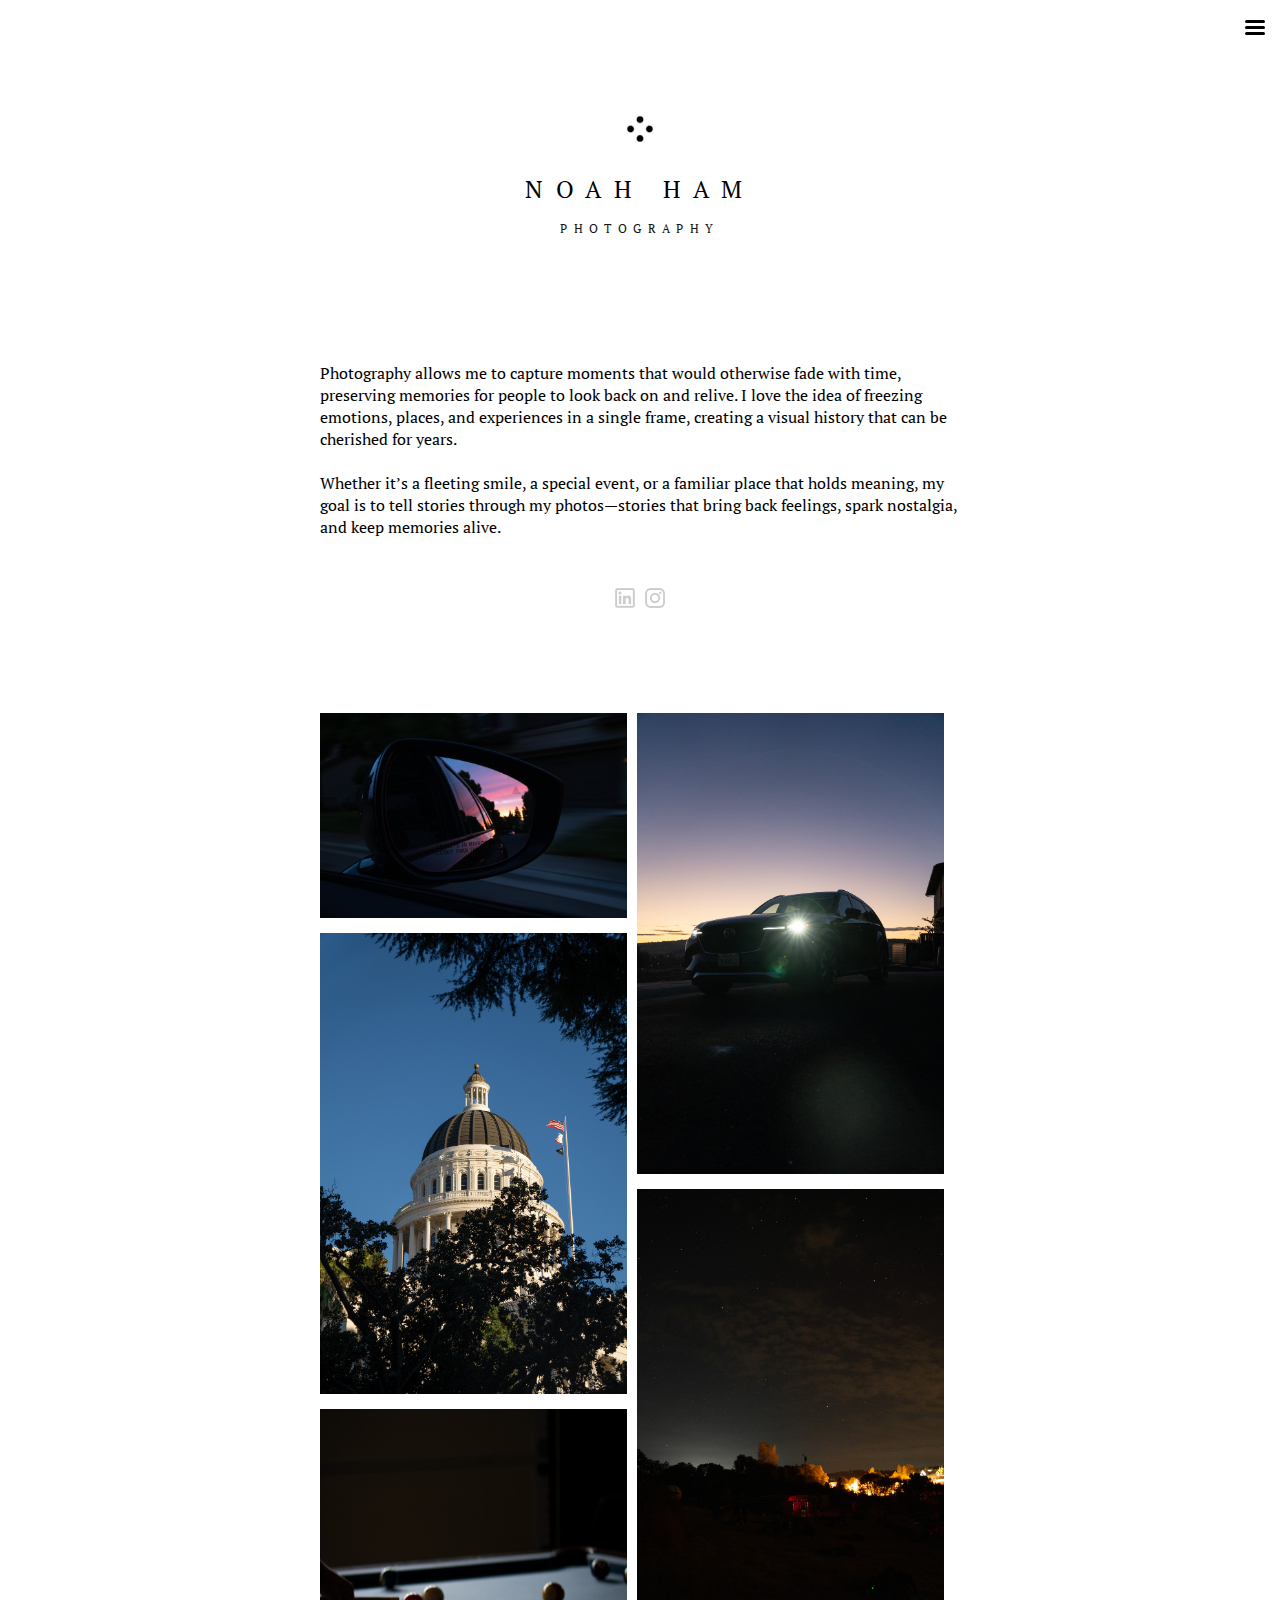
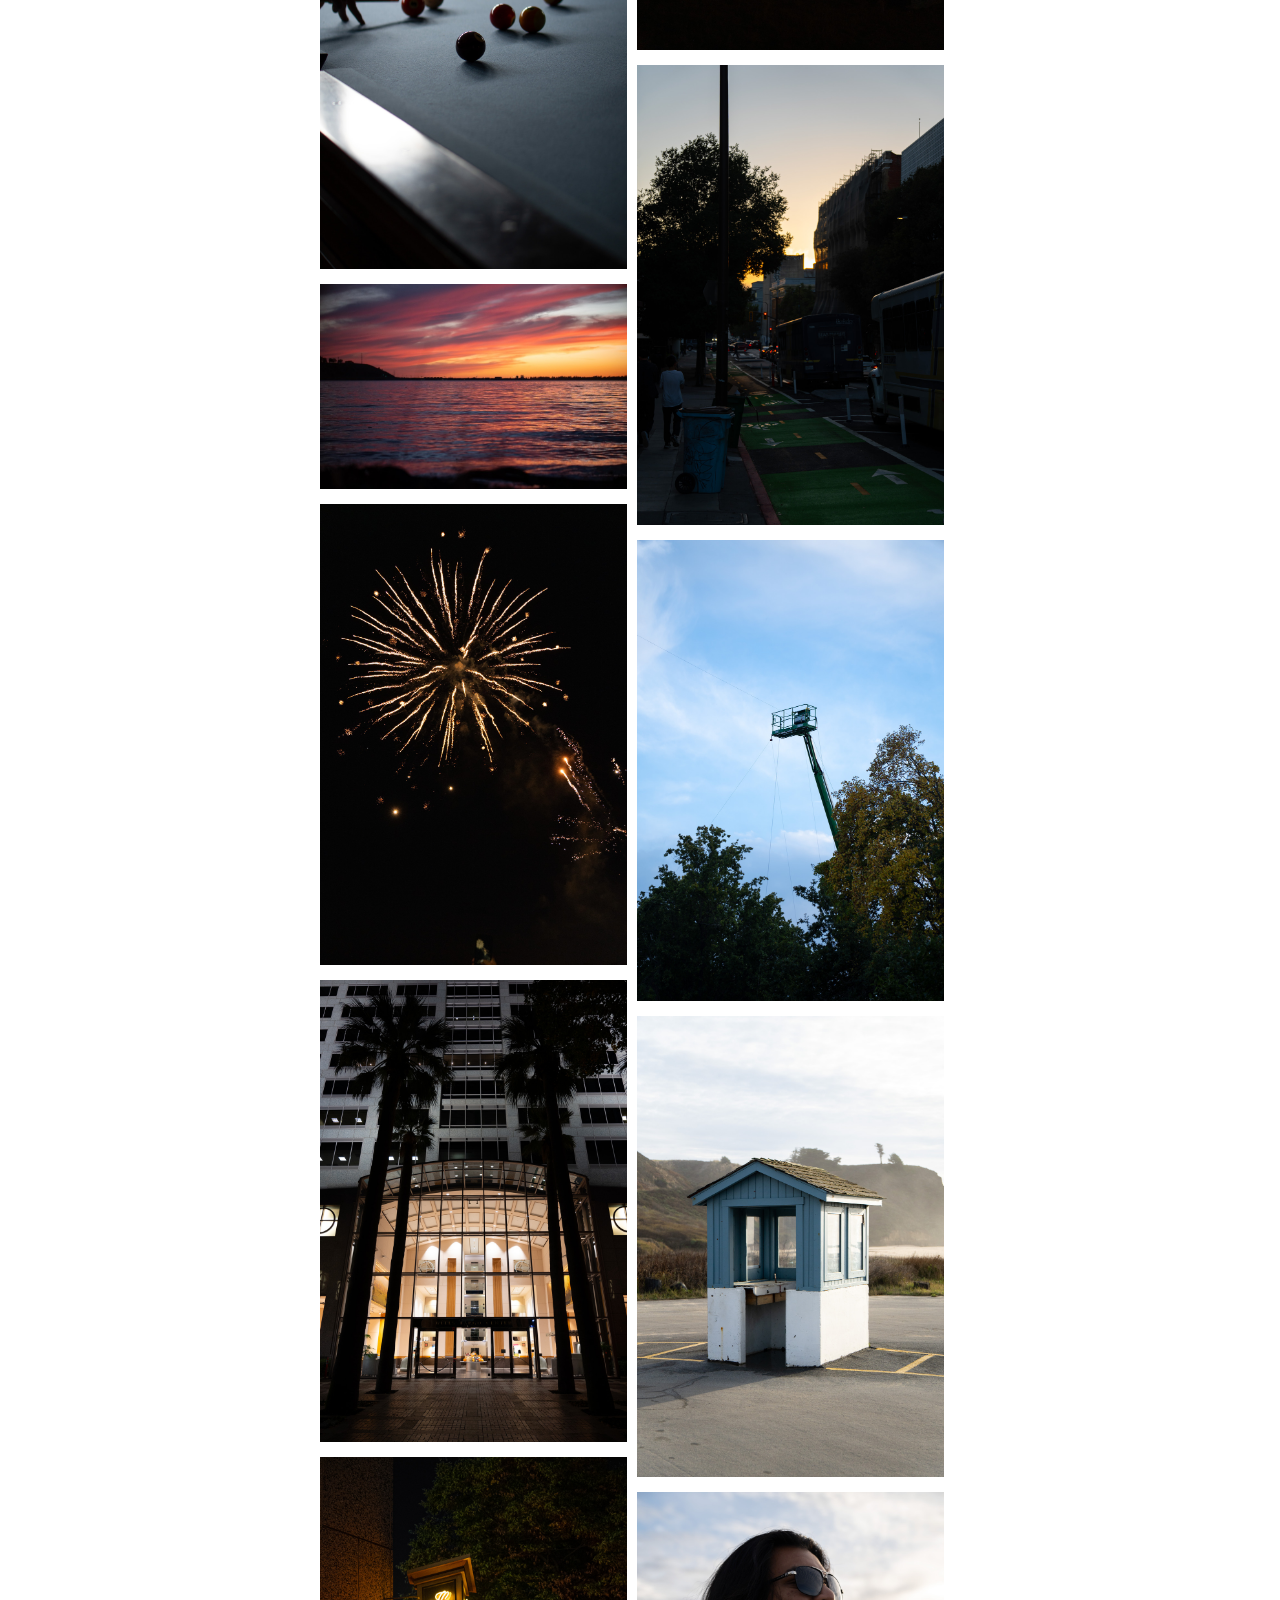
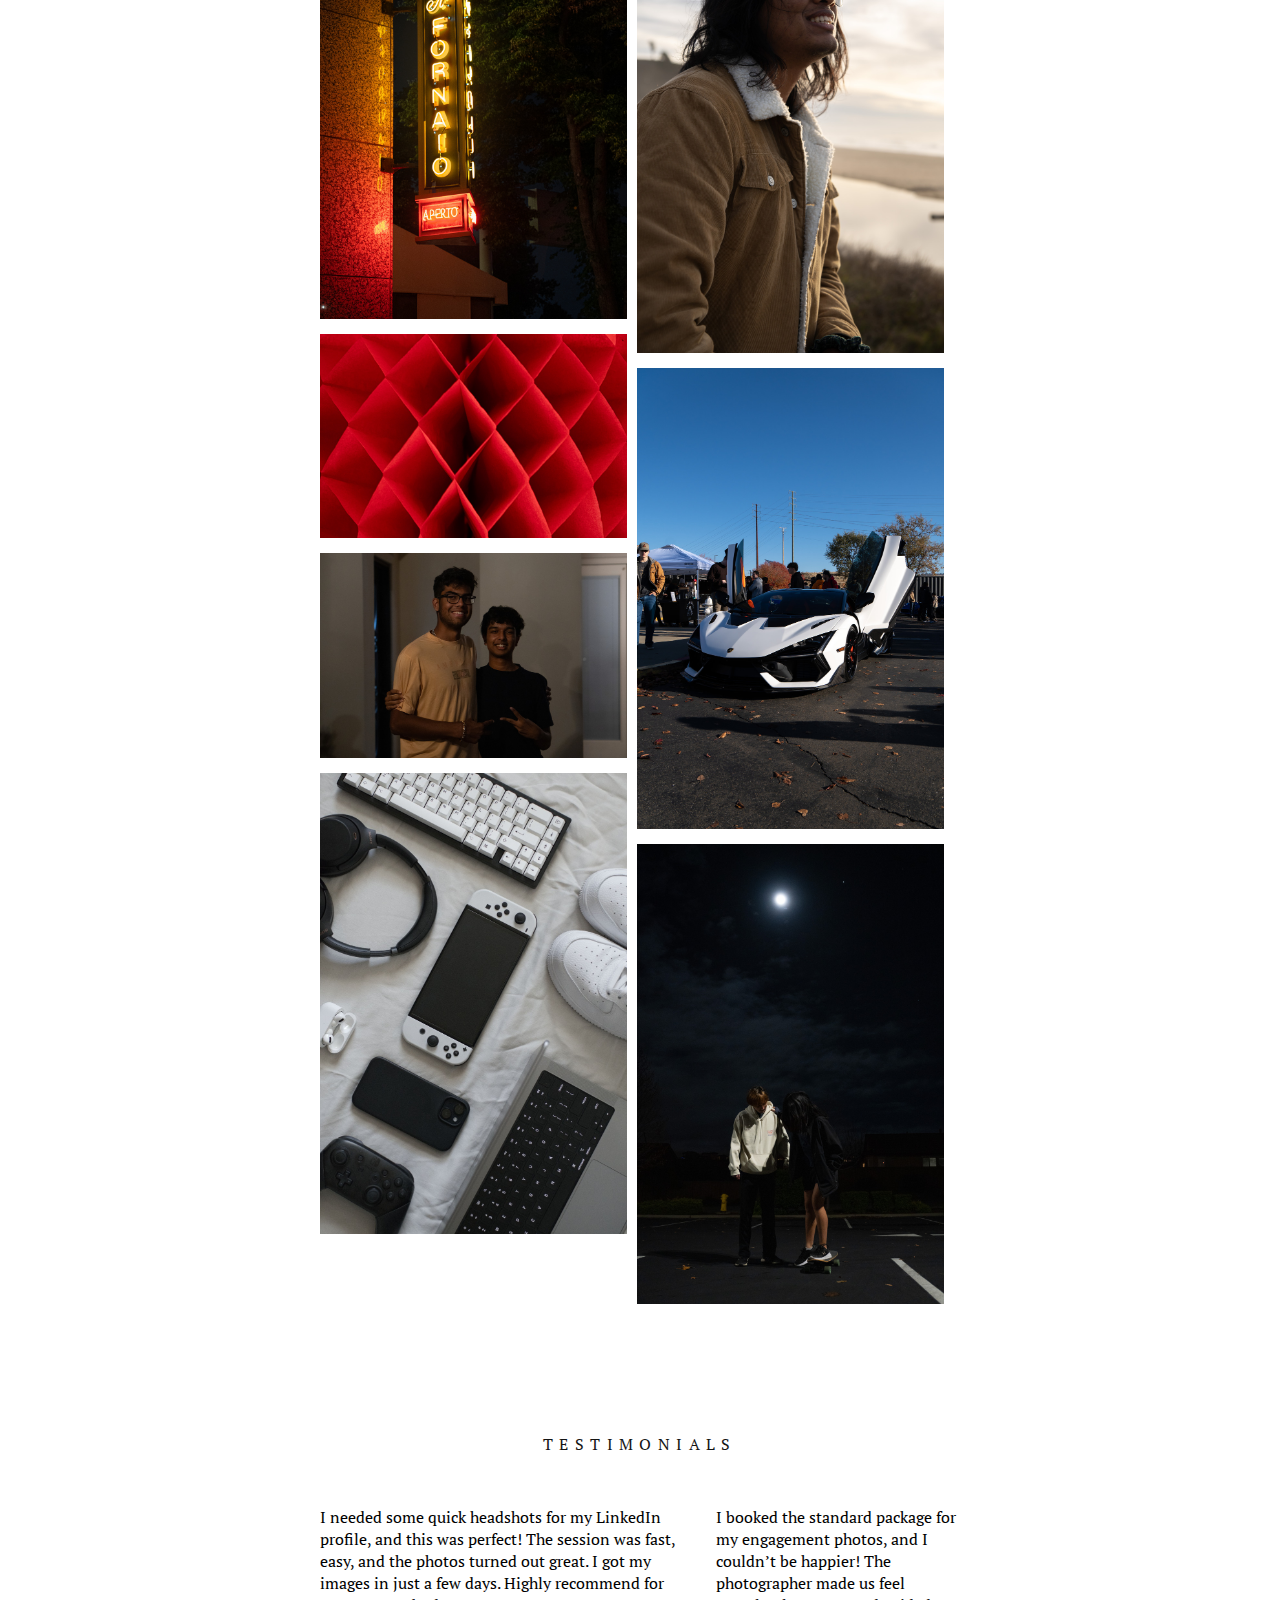
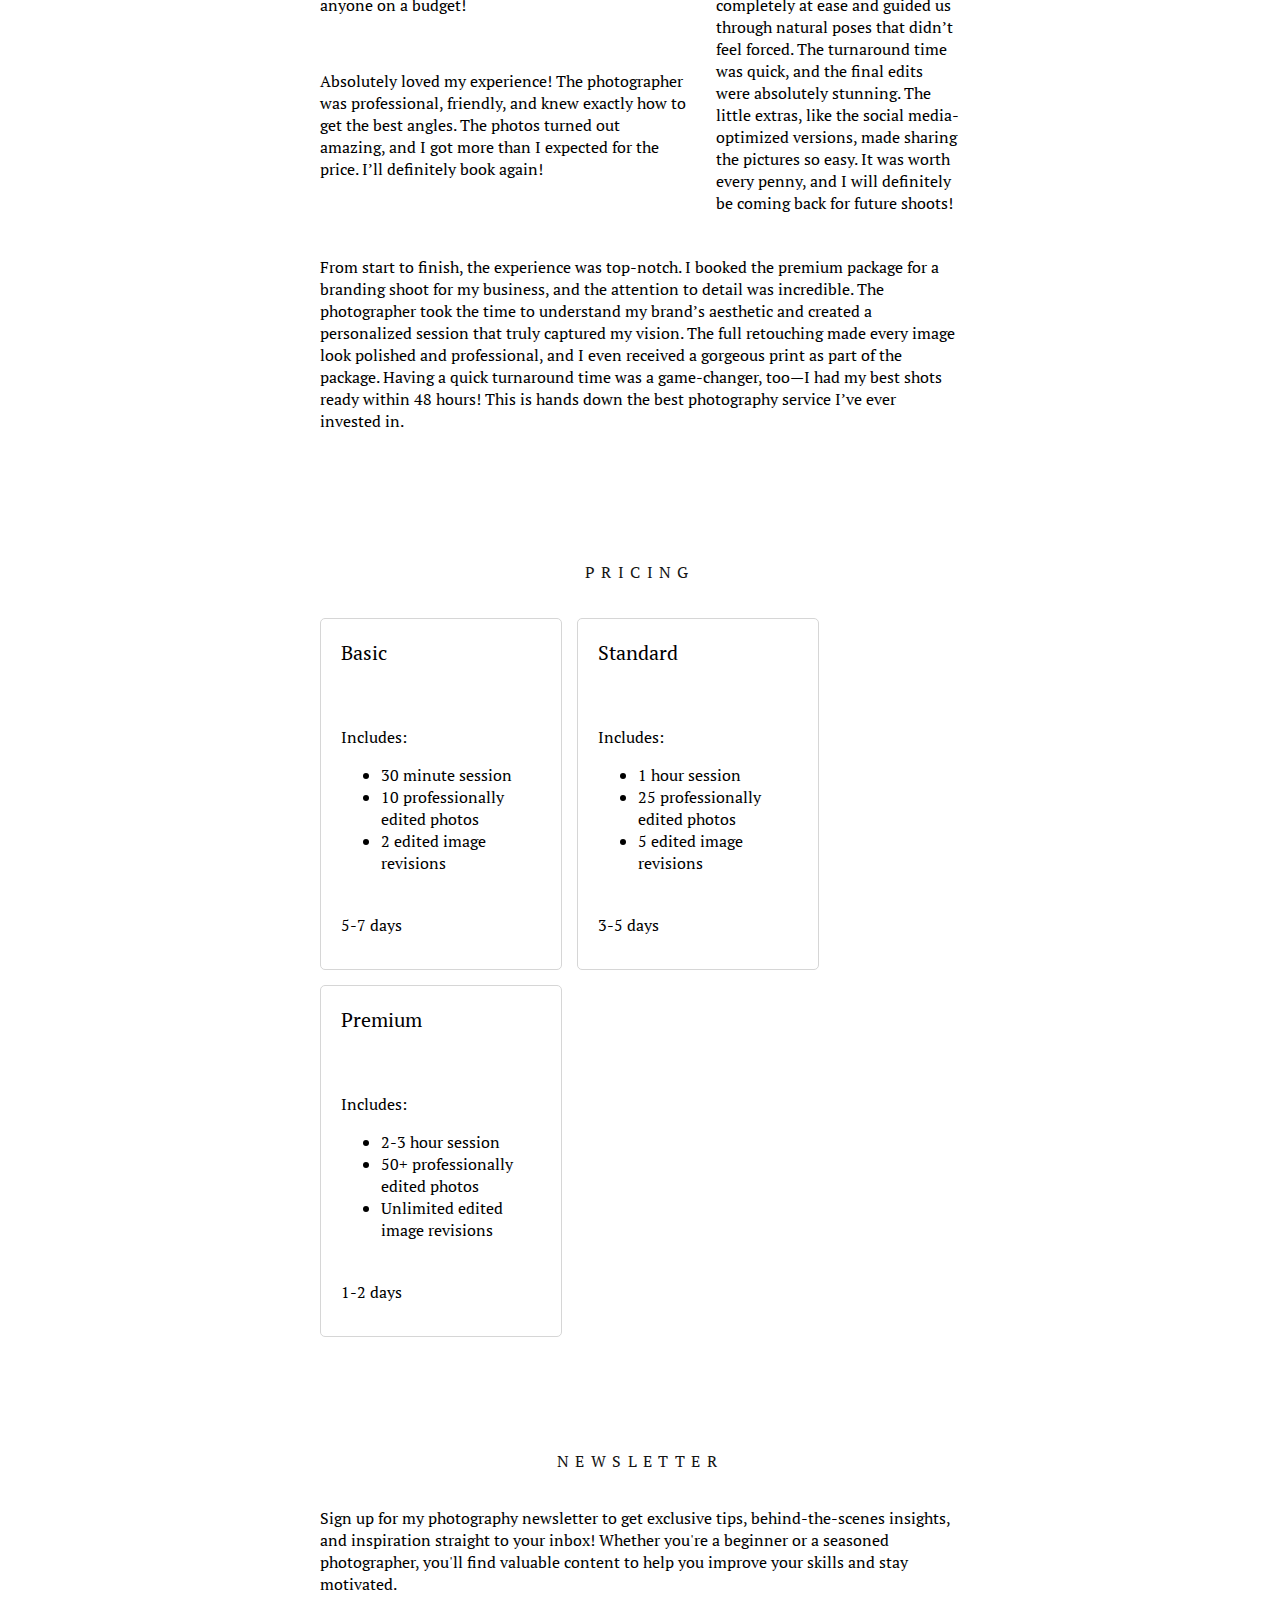
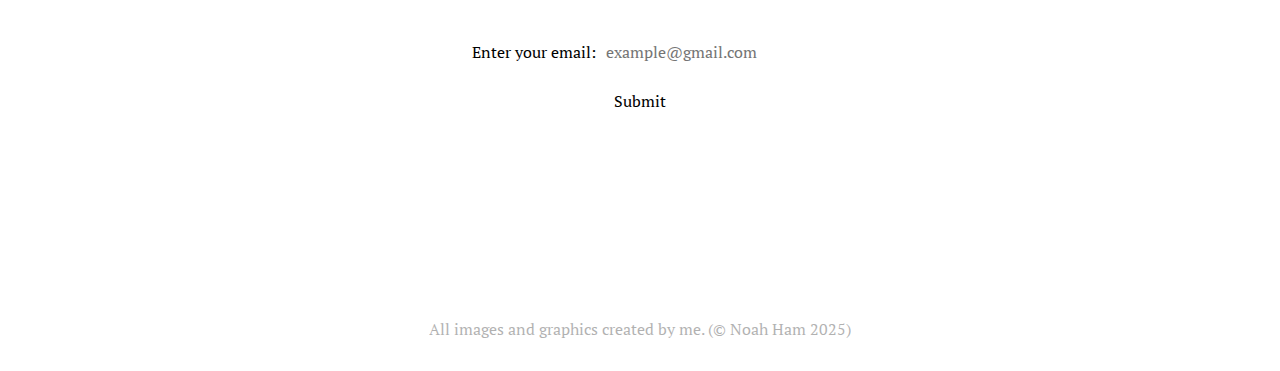
==== commit cce1d967: "added dark/light mode favicon and fixed viewport" ====
--- a/index.html
+++ b/index.html
@@ -2,9 +2,11 @@
 <html lang="en">
     <head>
         <meta charset="UTF-8">
+        <meta name="viewport" content="width=device-width, initial-scale=1.0" />
         <title>Noah Ham</title>
         <link rel="stylesheet" href="styles/style.css">
-        <link rel="icon" href="https://noahham.com/photography/media/icons/favicon.png" type="image/png">
+        <link rel="icon" href="https://noahham.com/photography/media/icons/favicon-dark.png" type="image/png" media="(prefers-color-scheme: dark)">
+        <link rel="icon" href="https://noahham.com/photography/media/icons/favicon-light.png" type="image/png" media="(prefers-color-scheme: light)">
     </head>
     <body>
         <main>
--- a/styles/style.css
+++ b/styles/style.css
@@ -114,7 +114,7 @@
 #logo-holder {
     display: flex;
     justify-content: center;
-    transform: translateX(48.5vw);
+    transform: translateX(calc(50vw - 20px));
     width: 20px;
     height: 20px;
 
@@ -160,6 +160,10 @@
     top: 20px;
     right: 15px;
     z-index: 11;
+}
+
+.fixed-icon-holder:hover {
+    cursor: pointer;
 }
 
 /* SLIDING MENU */
@@ -191,6 +195,8 @@
     margin-top: 20px;
     margin-bottom: 25px;
 }
+
+.x-holder:hover {cursor: pointer;}
 
 .x-line {
     position: absolute;
@@ -358,10 +364,8 @@
 
 /* MEDIA QUERIES */
 
-@media screen and (max-width: 768px) {
+@media screen and (max-width: 800px) {
     .nav-link{display:none}
-
-    #logo-holder {transform: translateX(45vw);}
 
     .description {
         margin-left: 10vw;
@@ -376,6 +380,9 @@
     .image-column {width: 38vw;}
 
     .reviews-holder {
+        display: flex;
+        flex-direction: column;
+        gap: 10px;
         margin-left: 10vw;
         margin-right: 10vw;
     }
